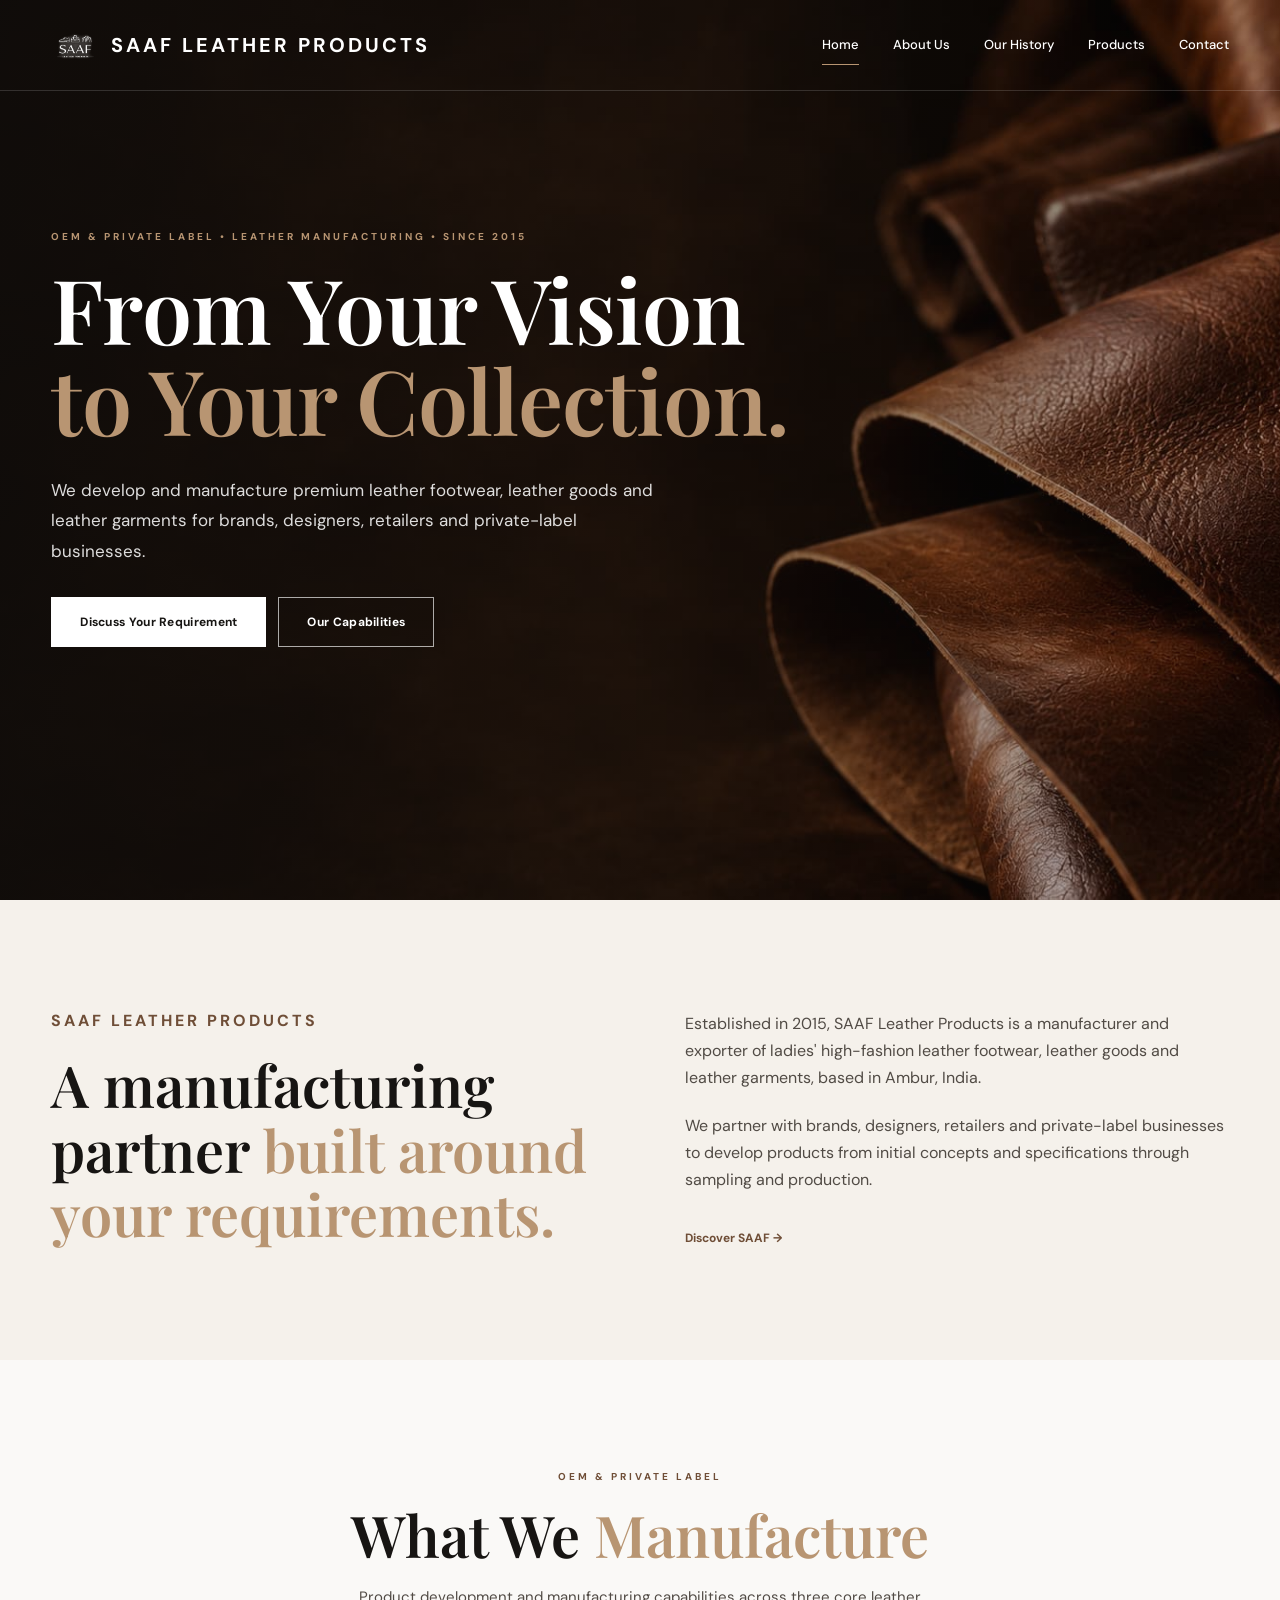
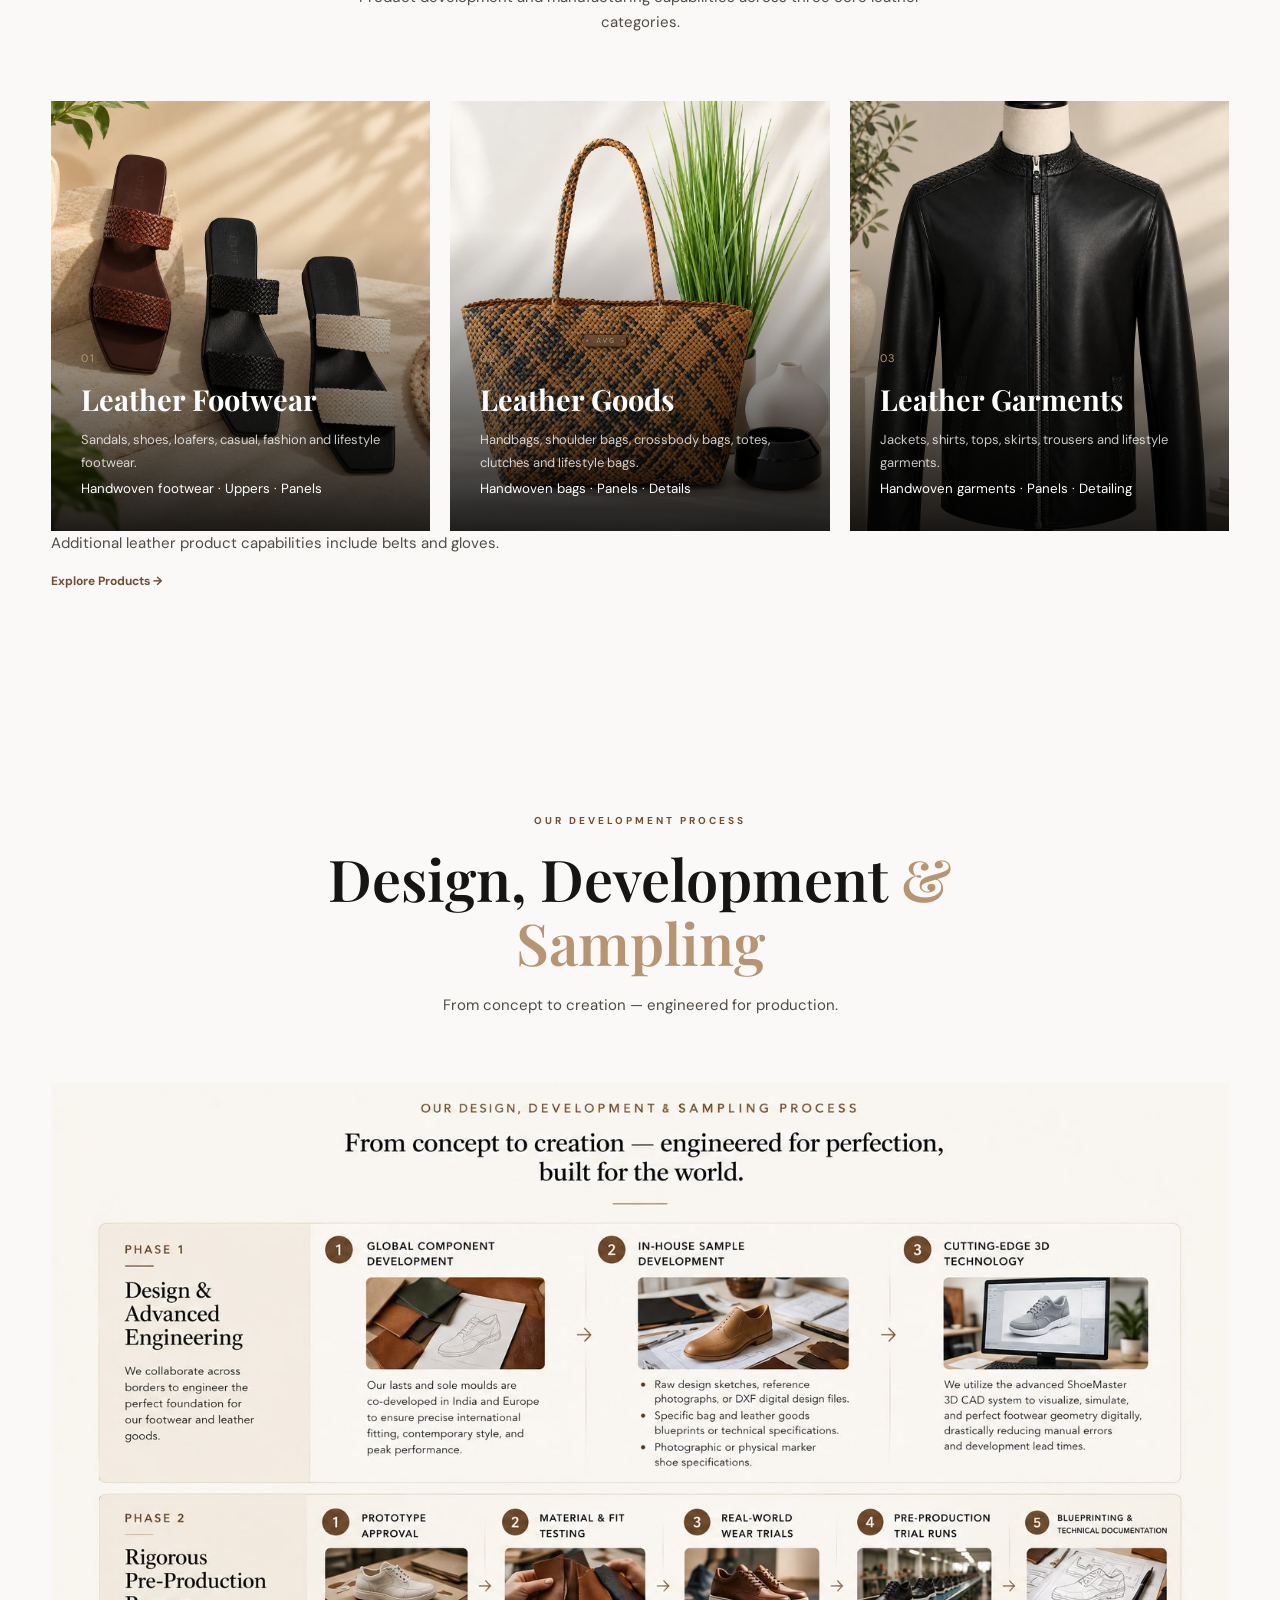
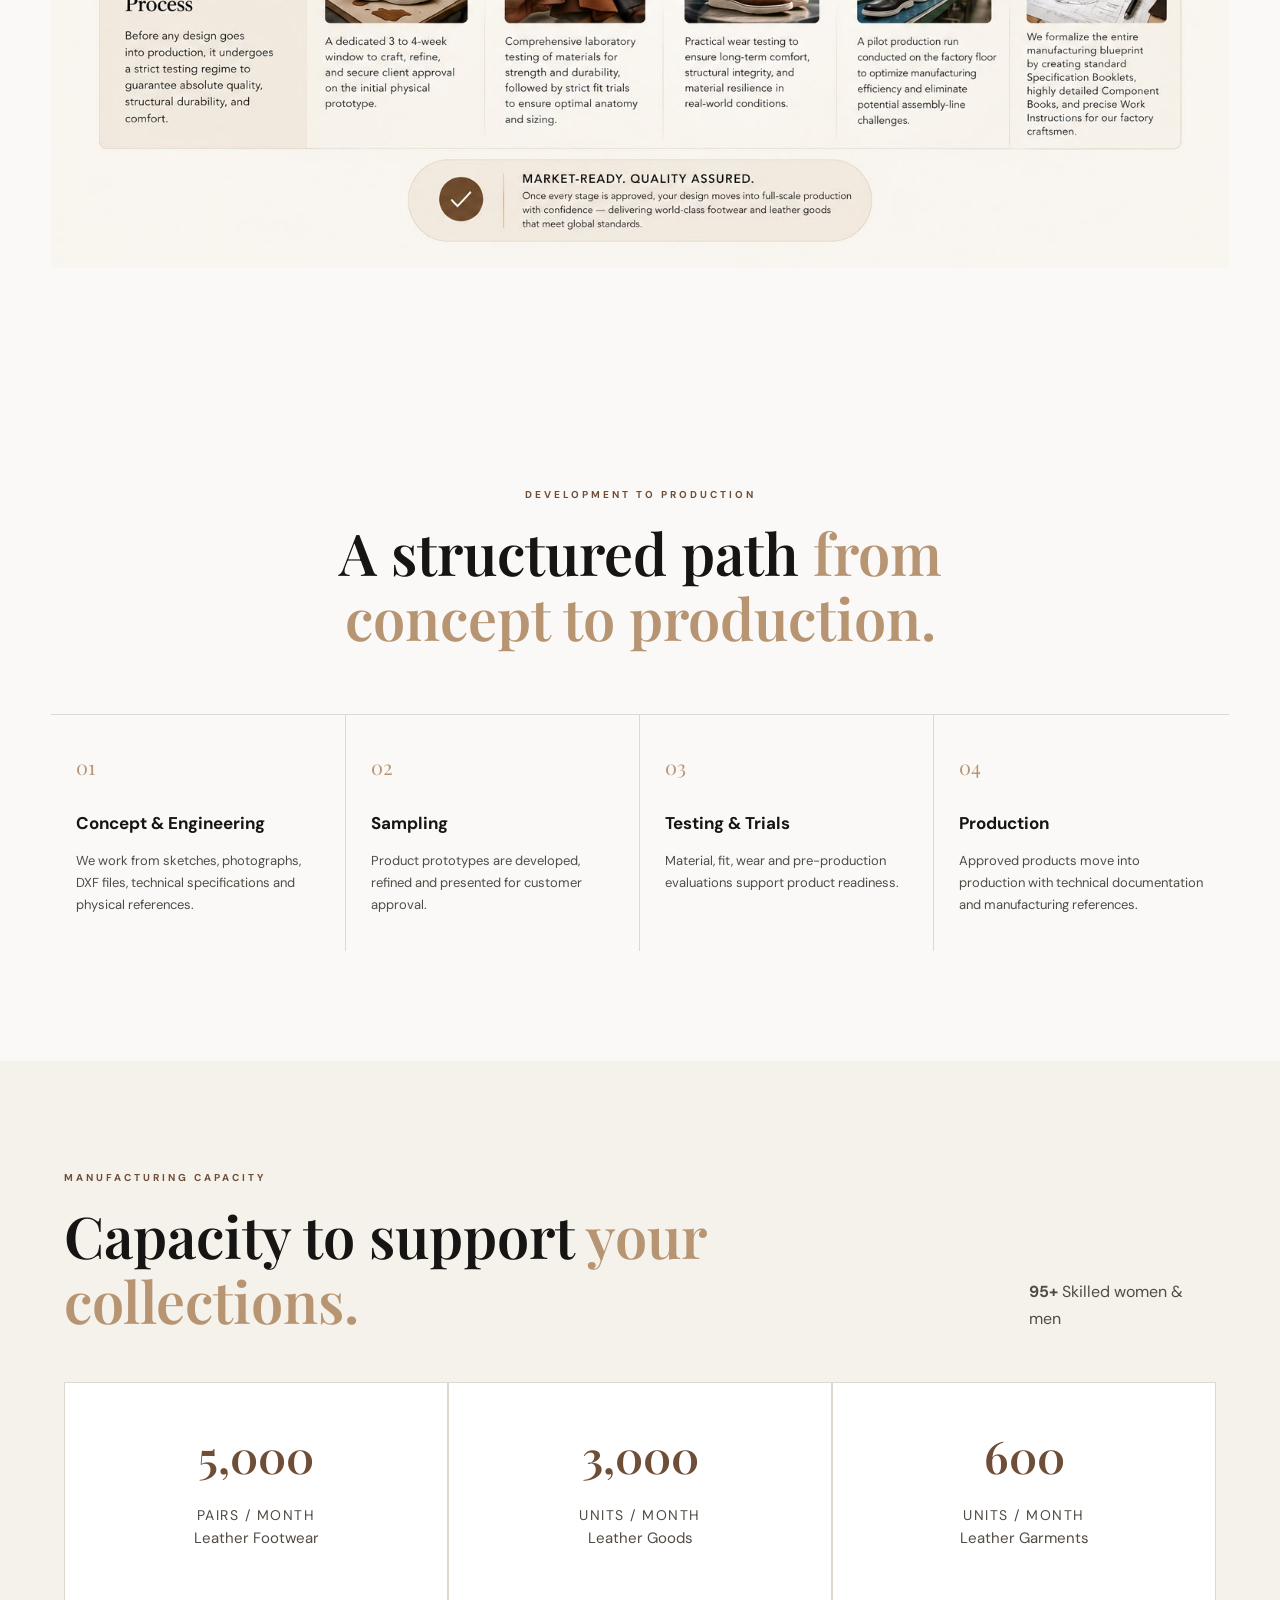
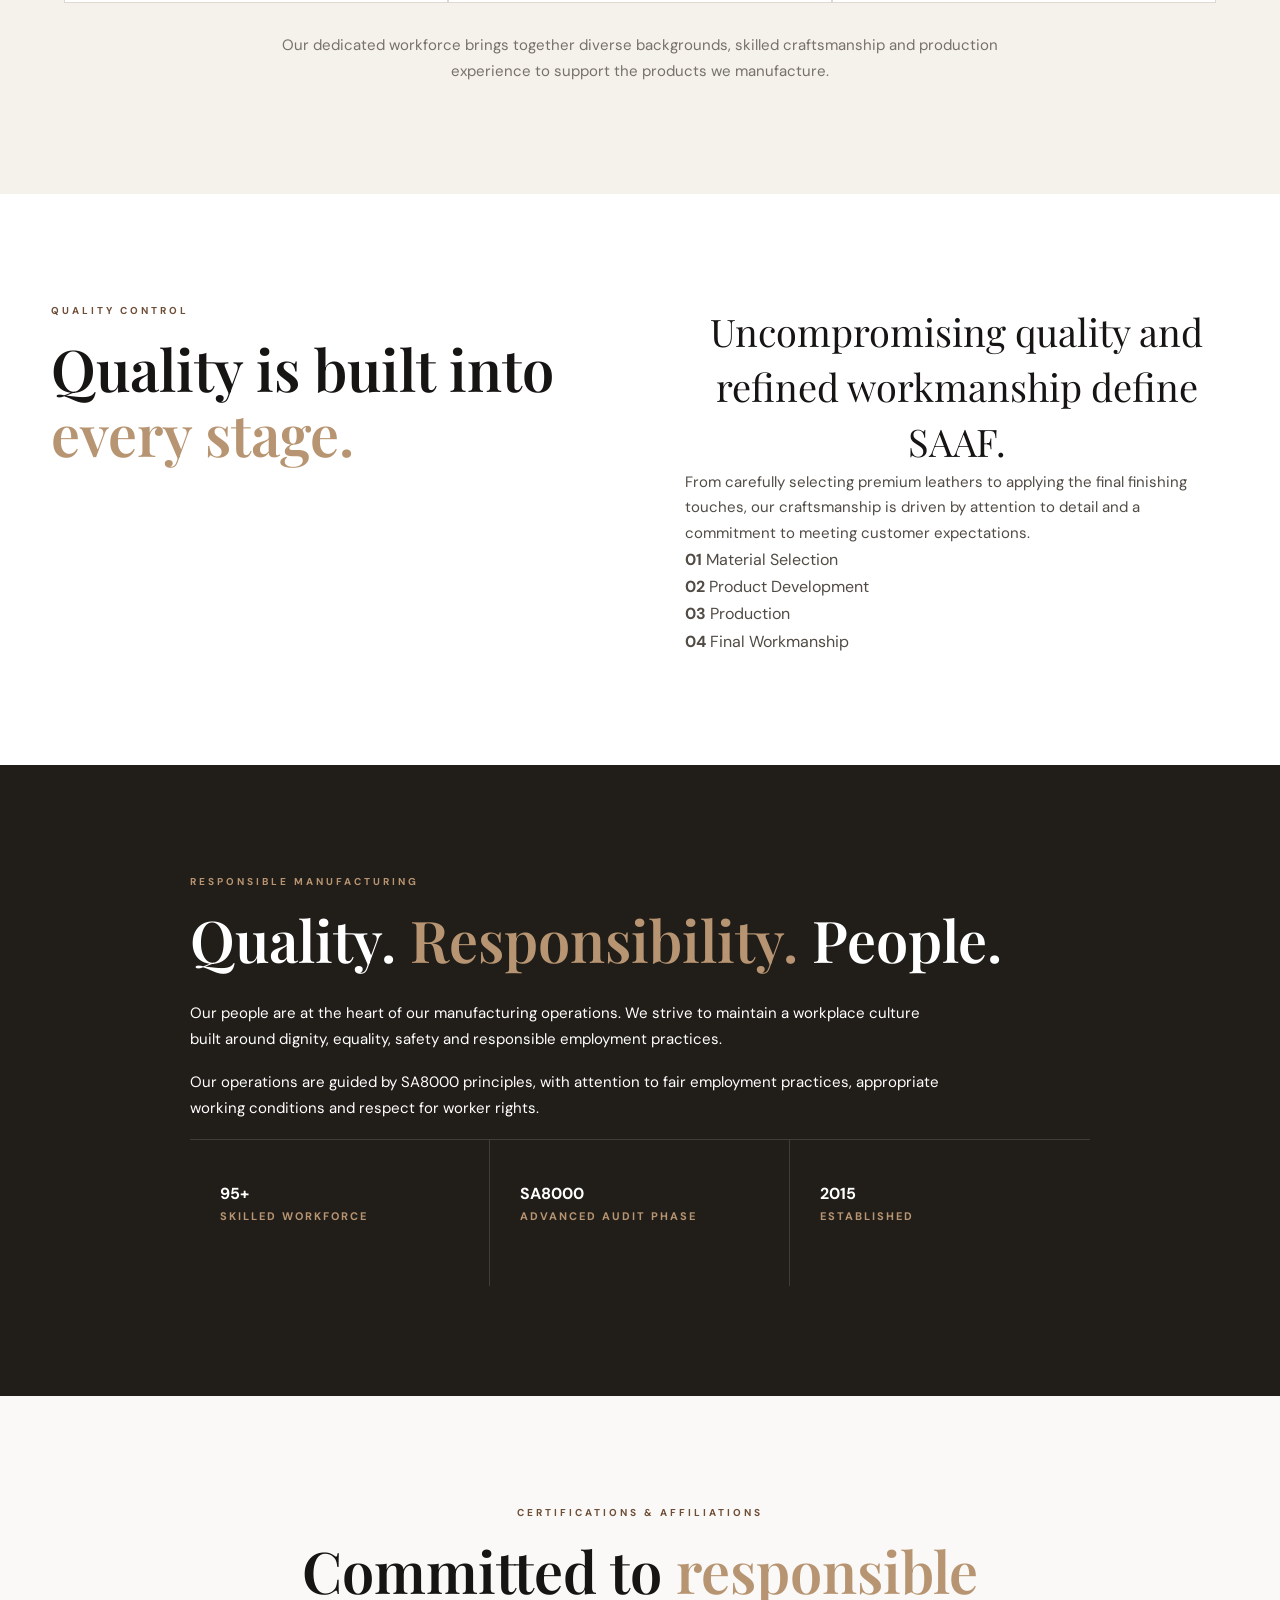
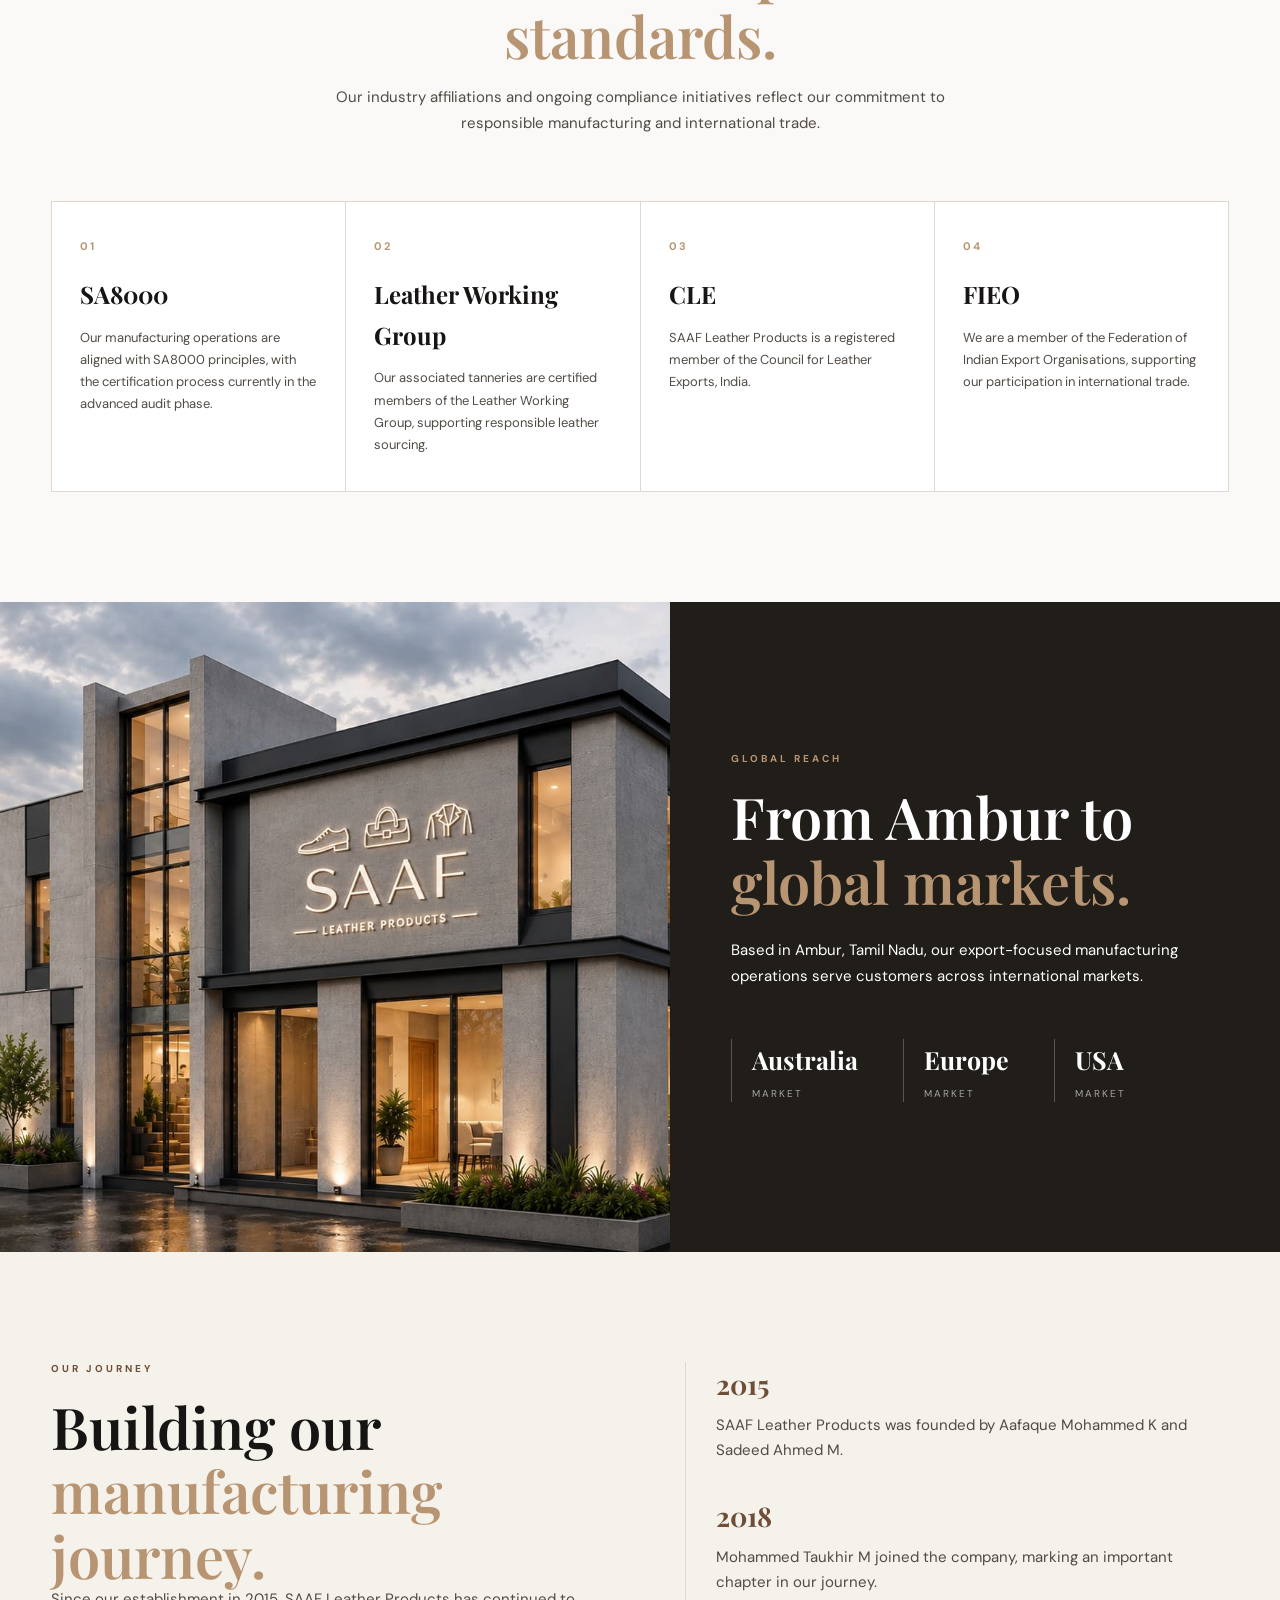
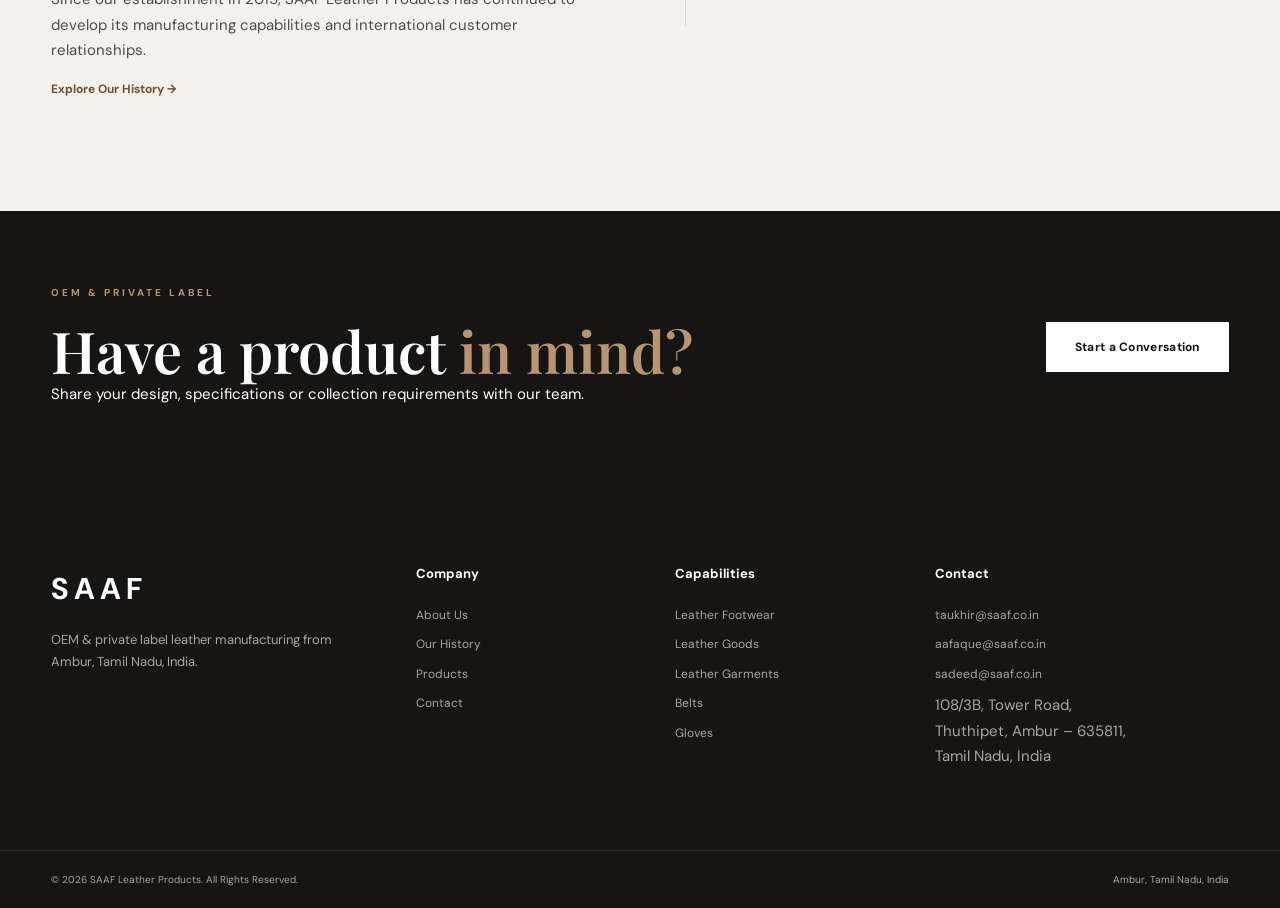
==== index.html @ 103a5490 "Add files via upload" ====
<!DOCTYPE html>
<html lang="en">

<head>
    <meta charset="UTF-8">
    <meta name="viewport" content="width=device-width, initial-scale=1.0">

    <title>SAAF Leather Products | OEM & Private Label Leather Manufacturing</title>

    <meta name="description"
          content="SAAF Leather Products is an OEM and private label leather manufacturer and exporter based in Ambur, Tamil Nadu, India. We develop and manufacture leather footwear, leather goods and leather garments for global brands.">

    <link rel="stylesheet" href="css/style.css">

    <link rel="preconnect" href="https://fonts.googleapis.com">
    <link rel="preconnect" href="https://fonts.gstatic.com" crossorigin>

    <link href="https://fonts.googleapis.com/css2?family=DM+Sans:wght@400;500;600;700&family=Playfair+Display:wght@500;600;700&display=swap"
          rel="stylesheet">
</head>

<body>

<!-- =========================
     HEADER
========================= -->

<header class="header">

    <div class="container nav-container">

        <a href="index.html" class="logo">

            <img src="images/logo.PNG"
                 alt="SAAF Leather Products logo">

            <span>SAAF LEATHER PRODUCTS</span>

        </a>


        <button class="menu-toggle"
                type="button"
                aria-label="Open navigation menu"
                aria-expanded="false">

            ☰

        </button>


        <nav class="nav">

            <a href="index.html" class="active">Home</a>

            <a href="about.html">About Us</a>

            <a href="history.html">Our History</a>

            <a href="products.html">Products</a>

            <a href="contact.html">Contact</a>

        </nav>

    </div>

</header>


<main>


<!-- =====================================================
     HERO
===================================================== -->

<section class="hero">

    <img src="images/hero.jpg"
         alt="Leather materials representing SAAF Leather Products manufacturing"
         fetchpriority="high">

    <div class="hero-overlay"></div>


    <div class="container hero-content">

        <p class="eyebrow">
            OEM & PRIVATE LABEL • LEATHER MANUFACTURING • SINCE 2015
        </p>


        <h1>
            From Your Vision
            <br>
            <span>to Your Collection.</span>
        </h1>


        <p class="hero-text">

            We develop and manufacture premium leather footwear,
            leather goods and leather garments for brands,
            designers, retailers and private-label businesses.

        </p>


        <div class="hero-buttons">

            <a href="contact.html"
               class="btn btn-light">

                Discuss Your Requirement

            </a>


            <a href="about.html"
               class="btn btn-outline">

                Our Capabilities

            </a>

        </div>

    </div>


    <div class="hero-location">

        <span>AMBUR, TAMIL NADU</span>

        <span>INDIA</span>

    </div>

</section>



<!-- =====================================================
     COMPANY INTRO
===================================================== -->

<section class="section intro">

    <div class="container two-column">


        <div>

            <p class="eyebrow dark">
                SAAF LEATHER PRODUCTS
            </p>


            <h2>

                A manufacturing partner
                <span>built around your requirements.</span>

            </h2>

        </div>


        <div>

            <p>

                Established in 2015, SAAF Leather Products is a
                manufacturer and exporter of ladies' high-fashion
                leather footwear, leather goods and leather garments,
                based in Ambur, India.

            </p>


            <p>

                We partner with brands, designers, retailers and
                private-label businesses to develop products from
                initial concepts and specifications through sampling
                and production.

            </p>


            <a href="about.html"
               class="text-link">

                Discover SAAF →

            </a>

        </div>

    </div>

</section>



<!-- =====================================================
     OEM CAPABILITIES
===================================================== -->

<section class="section capabilities-section">

    <div class="container">


        <div class="center-heading">

            <p class="eyebrow dark">
                OEM & PRIVATE LABEL
            </p>


            <h2>

                What We
                <span>Manufacture</span>

            </h2>


            <p>

                Product development and manufacturing capabilities
                across three core leather categories.

            </p>

        </div>



        <div class="product-grid">


            <!-- =========================
                 FOOTWEAR
            ========================= -->

            <a href="footwear.html"
               class="product-card">

                <img src="images/footwear.jpg"
                     alt="Leather footwear manufacturing"
                     loading="lazy">


                <div class="product-card-content">

                    <span>01</span>


                    <h3>
                        Leather Footwear
                    </h3>


                    <p>

                        Sandals, shoes, loafers, casual,
                        fashion and lifestyle footwear.

                    </p>


                    <small>
                        Handwoven footwear · Uppers · Panels
                    </small>

                </div>

            </a>



            <!-- =========================
                 LEATHER GOODS
            ========================= -->

            <a href="bags.html"
               class="product-card">

                <img src="images/bags.jpg"
                     alt="Leather bags and leather goods manufacturing"
                     loading="lazy">


                <div class="product-card-content">

                    <span>02</span>


                    <h3>
                        Leather Goods
                    </h3>


                    <p>

                        Handbags, shoulder bags, crossbody bags,
                        totes, clutches and lifestyle bags.

                    </p>


                    <small>
                        Handwoven bags · Panels · Details
                    </small>

                </div>

            </a>



            <!-- =========================
                 GARMENTS
            ========================= -->

            <a href="apparel.html"
               class="product-card">

                <img src="images/apparel.jpg"
                     alt="Leather garments manufacturing"
                     loading="lazy">


                <div class="product-card-content">

                    <span>03</span>


                    <h3>
                        Leather Garments
                    </h3>


                    <p>

                        Jackets, shirts, tops, skirts,
                        trousers and lifestyle garments.

                    </p>


                    <small>
                        Handwoven garments · Panels · Detailing
                    </small>

                </div>

            </a>

        </div>


        <div class="capabilities-footer">

            <p>

                Additional leather product capabilities include
                belts and gloves.

            </p>


            <a href="products.html"
               class="text-link">

                Explore Products →

            </a>

        </div>

    </div>

</section>



<!-- =====================================================
     DESIGN / DEVELOPMENT / SAMPLING
===================================================== -->

<section class="section sampling-section">

    <div class="container">


        <div class="center-heading">

            <p class="eyebrow dark">
                OUR DEVELOPMENT PROCESS
            </p>


            <h2>

                Design, Development
                <span>& Sampling</span>

            </h2>


            <p>

                From concept to creation — engineered for production.

            </p>

        </div>


        <div class="sampling-flowchart">

            <img src="images/sampling-process.jpg"
                 alt="SAAF Leather Products design, development and sampling process"
                 loading="lazy">

        </div>

    </div>

</section>



<!-- =====================================================
     OEM PROCESS HIGHLIGHTS
===================================================== -->

<section class="section process-highlights">

    <div class="container">


        <div class="center-heading">

            <p class="eyebrow dark">
                DEVELOPMENT TO PRODUCTION
            </p>


            <h2>

                A structured path
                <span>from concept to production.</span>

            </h2>

        </div>



        <div class="features">


            <div class="feature">

                <div class="feature-number">
                    01
                </div>


                <h3>
                    Concept & Engineering
                </h3>


                <p>

                    We work from sketches, photographs,
                    DXF files, technical specifications
                    and physical references.

                </p>

            </div>



            <div class="feature">

                <div class="feature-number">
                    02
                </div>


                <h3>
                    Sampling
                </h3>


                <p>

                    Product prototypes are developed,
                    refined and presented for customer
                    approval.

                </p>

            </div>



            <div class="feature">

                <div class="feature-number">
                    03
                </div>


                <h3>
                    Testing & Trials
                </h3>


                <p>

                    Material, fit, wear and pre-production
                    evaluations support product readiness.

                </p>

            </div>



            <div class="feature">

                <div class="feature-number">
                    04
                </div>


                <h3>
                    Production
                </h3>


                <p>

                    Approved products move into production
                    with technical documentation and
                    manufacturing references.

                </p>

            </div>

        </div>

    </div>

</section>



<!-- =====================================================
     MANUFACTURING CAPACITY
===================================================== -->

<section class="section capacity-section">

    <div class="container">


        <div class="section-heading">

            <div>

                <p class="eyebrow dark">
                    MANUFACTURING CAPACITY
                </p>


                <h2>

                    Capacity to support
                    <span>your collections.</span>

                </h2>

            </div>


            <div class="capacity-intro">

                <strong>
                    95+
                </strong>

                <span>
                    Skilled women & men
                </span>

            </div>

        </div>



        <div class="capacity-grid">


            <!-- FOOTWEAR -->

            <div class="capacity-card">

                <strong>
                    5,000
                </strong>


                <span>
                    Pairs / Month
                </span>


                <p>
                    Leather Footwear
                </p>

            </div>



            <!-- GOODS -->

            <div class="capacity-card">

                <strong>
                    3,000
                </strong>


                <span>
                    Units / Month
                </span>


                <p>
                    Leather Goods
                </p>

            </div>



            <!-- GARMENTS -->

            <div class="capacity-card">

                <strong>
                    600
                </strong>


                <span>
                    Units / Month
                </span>


                <p>
                    Leather Garments
                </p>

            </div>

        </div>


        <div class="capacity-note">

            <p>

                Our dedicated workforce brings together diverse
                backgrounds, skilled craftsmanship and production
                experience to support the products we manufacture.

            </p>

        </div>

    </div>

</section>



<!-- =====================================================
     QUALITY
===================================================== -->

<section class="section quality-section">

    <div class="container">


        <div class="two-column">


            <div>

                <p class="eyebrow dark">
                    QUALITY CONTROL
                </p>


                <h2>

                    Quality is built into
                    <span>every stage.</span>

                </h2>

            </div>


            <div>

                <p class="quality-lead">

                    Uncompromising quality and refined workmanship
                    define SAAF.

                </p>


                <p>

                    From carefully selecting premium leathers to
                    applying the final finishing touches, our
                    craftsmanship is driven by attention to detail
                    and a commitment to meeting customer expectations.

                </p>


                <div class="quality-points">


                    <div>

                        <strong>01</strong>

                        <span>
                            Material Selection
                        </span>

                    </div>


                    <div>

                        <strong>02</strong>

                        <span>
                            Product Development
                        </span>

                    </div>


                    <div>

                        <strong>03</strong>

                        <span>
                            Production
                        </span>

                    </div>


                    <div>

                        <strong>04</strong>

                        <span>
                            Final Workmanship
                        </span>

                    </div>

                </div>

            </div>

        </div>

    </div>

</section>



<!-- =====================================================
     RESPONSIBLE MANUFACTURING
===================================================== -->

<section class="mission responsibility-section">

    <div class="container mission-inner">


        <p class="eyebrow">
            RESPONSIBLE MANUFACTURING
        </p>


        <h2>

            Quality.
            <span>Responsibility.</span>
            People.

        </h2>


        <p>

            Our people are at the heart of our manufacturing
            operations. We strive to maintain a workplace culture
            built around dignity, equality, safety and responsible
            employment practices.

        </p>


        <p>

            Our operations are guided by SA8000 principles, with
            attention to fair employment practices, appropriate
            working conditions and respect for worker rights.

        </p>


        <div class="responsibility-grid">


            <div class="responsibility-item">

                <strong>
                    95+
                </strong>

                <span>
                    Skilled Workforce
                </span>

            </div>


            <div class="responsibility-item">

                <strong>
                    SA8000
                </strong>

                <span>
                    Advanced Audit Phase
                </span>

            </div>


            <div class="responsibility-item">

                <strong>
                    2015
                </strong>

                <span>
                    Established
                </span>

            </div>

        </div>

    </div>

</section>



<!-- =====================================================
     CERTIFICATIONS & AFFILIATIONS
===================================================== -->

<section class="section certifications-section">

    <div class="container">


        <div class="center-heading">

            <p class="eyebrow dark">
                CERTIFICATIONS & AFFILIATIONS
            </p>


            <h2>

                Committed to
                <span>responsible standards.</span>

            </h2>


            <p>

                Our industry affiliations and ongoing compliance
                initiatives reflect our commitment to responsible
                manufacturing and international trade.

            </p>

        </div>



        <div class="certifications-grid">


            <div class="certification-card">

                <span class="certification-number">
                    01
                </span>


                <h3>
                    SA8000
                </h3>


                <p>

                    Our manufacturing operations are aligned with
                    SA8000 principles, with the certification process
                    currently in the advanced audit phase.

                </p>

            </div>



            <div class="certification-card">

                <span class="certification-number">
                    02
                </span>


                <h3>
                    Leather Working Group
                </h3>


                <p>

                    Our associated tanneries are certified members
                    of the Leather Working Group, supporting
                    responsible leather sourcing.

                </p>

            </div>



            <div class="certification-card">

                <span class="certification-number">
                    03
                </span>


                <h3>
                    CLE
                </h3>


                <p>

                    SAAF Leather Products is a registered member
                    of the Council for Leather Exports, India.

                </p>

            </div>



            <div class="certification-card">

                <span class="certification-number">
                    04
                </span>


                <h3>
                    FIEO
                </h3>


                <p>

                    We are a member of the Federation of Indian
                    Export Organisations, supporting our participation
                    in international trade.

                </p>

            </div>

        </div>

    </div>

</section>



<!-- =====================================================
     GLOBAL MARKETS
===================================================== -->

<section class="global-section">

    <div class="global-image">

        <img src="images/factory.jpg"
             alt="SAAF Leather Products manufacturing facility"
             loading="lazy">

    </div>


    <div class="global-content">

        <p class="eyebrow">
            GLOBAL REACH
        </p>


        <h2>

            From Ambur to
            <span>global markets.</span>

        </h2>


        <p>

            Based in Ambur, Tamil Nadu, our export-focused
            manufacturing operations serve customers across
            international markets.

        </p>


        <div class="markets">


            <div>

                <strong>
                    Australia
                </strong>

                <span>
                    Market
                </span>

            </div>


            <div>

                <strong>
                    Europe
                </strong>

                <span>
                    Market
                </span>

            </div>


            <div>

                <strong>
                    USA
                </strong>

                <span>
                    Market
                </span>

            </div>

        </div>

    </div>

</section>



<!-- =====================================================
     COMPANY JOURNEY
===================================================== -->

<section class="section history-preview">

    <div class="container two-column">


        <div>

            <p class="eyebrow dark">
                OUR JOURNEY
            </p>


            <h2>

                Building our
                <span>manufacturing journey.</span>

            </h2>


            <p>

                Since our establishment in 2015, SAAF Leather Products
                has continued to develop its manufacturing capabilities
                and international customer relationships.

            </p>


            <a href="history.html"
               class="text-link">

                Explore Our History →

            </a>

        </div>


        <div>

            <div class="timeline-mini">


                <div>

                    <strong>
                        2015
                    </strong>


                    <p>

                        SAAF Leather Products was founded by
                        Aafaque Mohammed K and Sadeed Ahmed M.

                    </p>

                </div>


                <div>

                    <strong>
                        2018
                    </strong>


                    <p>

                        Mohammed Taukhir M joined the company,
                        marking an important chapter in our journey.

                    </p>

                </div>

            </div>

        </div>

    </div>

</section>



<!-- =====================================================
     B2B CTA
===================================================== -->

<section class="cta">

    <div class="container cta-inner">


        <div>

            <p class="eyebrow">
                OEM & PRIVATE LABEL
            </p>


            <h2>

                Have a product
                <span>in mind?</span>

            </h2>


            <p>

                Share your design, specifications or collection
                requirements with our team.

            </p>

        </div>


        <a href="contact.html"
           class="btn btn-light">

            Start a Conversation

        </a>

    </div>

</section>

</main>



<!-- =====================================================
     FOOTER
===================================================== -->

<footer class="footer">

    <div class="container footer-grid">


        <!-- BRAND -->

        <div>

            <div class="footer-logo">
                SAAF
            </div>


            <p>

                OEM & private label leather manufacturing
                from Ambur, Tamil Nadu, India.

            </p>

        </div>



        <!-- COMPANY -->

        <div>

            <h4>
                Company
            </h4>


            <a href="about.html">
                About Us
            </a>


            <a href="history.html">
                Our History
            </a>


            <a href="products.html">
                Products
            </a>


            <a href="contact.html">
                Contact
            </a>

        </div>



        <!-- CAPABILITIES -->

        <div>

            <h4>
                Capabilities
            </h4>


            <a href="footwear.html">
                Leather Footwear
            </a>


            <a href="bags.html">
                Leather Goods
            </a>


            <a href="apparel.html">
                Leather Garments
            </a>


            <a href="products.html#belts">
                Belts
            </a>


            <a href="products.html#gloves">
                Gloves
            </a>

        </div>



        <!-- CONTACT -->

        <div>

            <h4>
                Contact
            </h4>


            <a href="mailto:taukhir@saaf.co.in">
                taukhir@saaf.co.in
            </a>


            <a href="mailto:aafaque@saaf.co.in">
                aafaque@saaf.co.in
            </a>


            <a href="mailto:sadeed@saaf.co.in">
                sadeed@saaf.co.in
            </a>


            <p>

                108/3B, Tower Road,<br>
                Thuthipet, Ambur – 635811,<br>
                Tamil Nadu, India

            </p>

        </div>

    </div>



    <div class="footer-bottom">

        <div class="container">


            <span>
                © 2026 SAAF Leather Products. All Rights Reserved.
            </span>


            <span>
                Ambur, Tamil Nadu, India
            </span>

        </div>

    </div>

</footer>



<script src="js/script.js"></script>

</body>

</html>
---- css/style.css ----
:root {
    --black: #171513;
    --dark: #211d19;
    --dark-soft: #2a2520;

    --brown: #6f4e37;
    --brown-dark: #553a29;
    --tan: #b89572;
    --tan-light: #d2b99e;

    --cream: #f5f1eb;
    --light: #faf9f7;
    --white: #ffffff;

    --text: #514b45;
    --muted: #77716b;

    --border: #ded8d0;
    --border-dark: rgba(255, 255, 255, .14);

    --serif: "Playfair Display", Georgia, serif;
    --sans: "DM Sans", Arial, sans-serif;

    --container: 1240px;

    --transition: .3s ease;
}


/* =========================================================
   RESET
========================================================= */

* {
    margin: 0;
    padding: 0;
    box-sizing: border-box;
}

html {
    scroll-behavior: smooth;
}

body {
    font-family: var(--sans);
    color: var(--text);
    background: var(--light);
    line-height: 1.7;
    overflow-x: hidden;
}

img {
    display: block;
    width: 100%;
}

a {
    color: inherit;
    text-decoration: none;
}

button,
input,
textarea,
select {
    font-family: inherit;
}

button {
    cursor: pointer;
}

.container {
    width: min(92%, var(--container));
    margin: 0 auto;
}


/* =========================================================
   TYPOGRAPHY
========================================================= */

h1,
h2,
h3,
h4 {
    margin: 0;
}

h2 {
    font-family: var(--serif);
    color: var(--black);
    font-size: clamp(38px, 4.5vw, 62px);
    line-height: 1.12;
    font-weight: 600;
}

h2 span {
    color: var(--tan);
}

p {
    font-size: 15px;
}

.eyebrow {
    font-size: 10px;
    line-height: 1.4;
    letter-spacing: 3px;
    text-transform: uppercase;
    font-weight: 700;
    margin-bottom: 18px;
    color: var(--tan);
}

.eyebrow.dark {
    color: var(--brown);
}


/* =========================================================
   BUTTONS
========================================================= */

.btn {
    display: inline-flex;
    align-items: center;
    justify-content: center;
    gap: 8px;

    min-height: 50px;
    padding: 14px 28px;

    border: 1px solid transparent;

    font-size: 12px;
    font-weight: 700;
    letter-spacing: .3px;

    transition:
        background var(--transition),
        color var(--transition),
        border-color var(--transition),
        transform var(--transition);
}

.btn:hover {
    transform: translateY(-2px);
}

.btn-light {
    background: var(--white);
    color: var(--black);
}

.btn-light:hover {
    background: var(--tan);
    color: var(--white);
}

.btn-outline {
    border-color: rgba(255, 255, 255, .65);
    color: var(--white);
    background: transparent;
}

.btn-outline:hover {
    background: var(--white);
    color: var(--black);
    border-color: var(--white);
}

.btn-dark {
    background: var(--black);
    color: var(--white);
}

.btn-dark:hover {
    background: var(--brown);
}

.text-link {
    display: inline-flex;
    align-items: center;
    gap: 5px;

    margin-top: 15px;

    color: var(--brown);
    font-size: 12px;
    font-weight: 700;

    transition:
        color var(--transition),
        transform var(--transition);
}

.text-link:hover {
    color: var(--black);
    transform: translateX(4px);
}


/* =========================================================
   HEADER
========================================================= */

.header {
    position: absolute;
    top: 0;
    left: 0;
    z-index: 100;

    width: 100%;

    border-bottom: 1px solid rgba(255, 255, 255, .15);
}

.nav-container {
    height: 90px;

    display: flex;
    align-items: center;
    justify-content: space-between;
}

.logo {
    display: flex;
    align-items: center;
    gap: 12px;

    color: var(--white);

    font-size: 20px;
    font-weight: 700;
    letter-spacing: 3px;

    white-space: nowrap;
}

.logo img {
    width: 48px;
    height: 48px;
    object-fit: contain;
}

.nav {
    display: flex;
    align-items: center;
    gap: 34px;
}

.nav a {
    position: relative;

    color: var(--white);

    font-size: 13px;
    font-weight: 500;
}

.nav a::after {
    content: "";

    position: absolute;
    left: 0;
    bottom: -9px;

    width: 0;
    height: 1px;

    background: var(--tan);

    transition: width var(--transition);
}

.nav a:hover::after,
.nav a.active::after {
    width: 100%;
}

.menu-toggle {
    display: none;

    width: 42px;
    height: 42px;

    border: 1px solid rgba(255, 255, 255, .25);

    background: transparent;
    color: var(--white);

    font-size: 24px;
    line-height: 1;
}


/* =========================================================
   HERO
========================================================= */

.hero {
    position: relative;

    height: 100vh;
    min-height: 680px;

    overflow: hidden;

    color: var(--white);
}

.hero > img {
    position: absolute;
    inset: 0;

    width: 100%;
    height: 100%;

    object-fit: cover;
}

.hero-overlay {
    position: absolute;
    inset: 0;

    background:
        linear-gradient(
            90deg,
            rgba(15, 12, 10, .90) 0%,
            rgba(15, 12, 10, .58) 42%,
            rgba(15, 12, 10, .20) 100%
        );
}

.hero-content {
    position: relative;
    z-index: 2;

    padding-top: 230px;
}

.hero h1 {
    max-width: 900px;

    font-family: var(--serif);

    font-size: clamp(50px, 7vw, 92px);
    line-height: 1.02;

    font-weight: 600;

    letter-spacing: -.8px;
}

.hero h1 span {
    color: var(--tan);
}

.hero-text {
    max-width: 620px;

    margin: 30px 0;

    color: rgba(255, 255, 255, .86);

    font-size: 17px;
    line-height: 1.8;
}

.hero-buttons {
    display: flex;
    flex-wrap: wrap;
    gap: 12px;
}


/* =========================================================
   GENERAL SECTIONS
========================================================= */

.section {
    padding: 110px 0;
}

.intro {
    background: var(--cream);
}

.two-column {
    display: grid;
    grid-template-columns: 1fr 1fr;

    gap: 90px;

    align-items: start;
}

.intro p {
    margin-bottom: 20px;
    font-size: 16px;
}

.center-heading {
    max-width: 760px;

    margin: 0 auto 65px;

    text-align: center;
}

.center-heading h2 {
    margin-bottom: 18px;
}

.center-heading > p:last-child {
    max-width: 620px;
    margin: 0 auto;
}


/* =========================================================
   OEM / CAPABILITIES
========================================================= */

.capabilities-section {
    background: var(--light);
}

.capabilities-grid {
    display: grid;
    grid-template-columns: repeat(3, 1fr);

    border-top: 1px solid var(--border);
    border-left: 1px solid var(--border);
}

.capability-card {
    padding: 40px 35px;

    border-right: 1px solid var(--border);
    border-bottom: 1px solid var(--border);

    background: var(--white);

    transition:
        background var(--transition),
        transform var(--transition);
}

.capability-card:hover {
    background: var(--cream);
}

.capability-number {
    display: block;

    margin-bottom: 25px;

    color: var(--tan);

    font-family: var(--serif);
    font-size: 18px;
}

.capability-card h3 {
    color: var(--black);

    font-family: var(--serif);
    font-size: 29px;

    margin-bottom: 12px;
}

.capability-card p {
    color: var(--text);
    font-size: 14px;
    margin-bottom: 5px;
}


/* =========================================================
   PRODUCT GRID
========================================================= */

.products-section {
    background: var(--light);
}

.section-heading {
    display: flex;
    align-items: end;
    justify-content: space-between;

    gap: 30px;

    margin-bottom: 50px;
}

.section-heading h2 {
    margin-top: 10px;
}

.product-grid {
    display: grid;
    grid-template-columns: repeat(3, 1fr);

    gap: 20px;
}

.product-card {
    position: relative;

    min-height: 430px;

    overflow: hidden;

    background: var(--white);
}

.product-card img {
    width: 100%;
    height: 430px;

    object-fit: cover;

    transition: transform .6s ease;
}

.product-card:hover img {
    transform: scale(1.04);
}

.product-card::after {
    content: "";

    position: absolute;
    inset: 0;

    background:
        linear-gradient(
            transparent 30%,
            rgba(0, 0, 0, .88) 100%
        );
}

.product-card-content {
    position: absolute;

    left: 0;
    bottom: 0;

    z-index: 2;

    width: 100%;

    padding: 30px;

    color: var(--white);
}

.product-card-content > span {
    color: var(--tan);

    font-size: 11px;
    letter-spacing: 1.5px;
    text-transform: uppercase;
}

.product-card h3 {
    margin: 5px 0;

    font-family: var(--serif);
    font-size: 29px;
}

.product-card p {
    color: rgba(255, 255, 255, .78);
    font-size: 13px;
}

.product-card .btn {
    margin-top: 15px;
}


/* =========================================================
   GLOBAL MARKETS
========================================================= */

.global-section {
    display: grid;
    grid-template-columns: 1.1fr 1fr;

    background: var(--dark);

    color: var(--white);
}

.global-image {
    min-height: 650px;
}

.global-image img {
    width: 100%;
    height: 100%;
    object-fit: cover;
}

.global-content {
    display: flex;
    flex-direction: column;
    justify-content: center;

    padding: 100px 10%;
}

.global-content h2 {
    margin-bottom: 25px;
    color: var(--white);
}

.global-content > p {
    max-width: 550px;
}

.markets {
    display: flex;

    gap: 45px;

    margin-top: 50px;
}

.markets div {
    padding-left: 20px;

    border-left: 1px solid rgba(255, 255, 255, .25);
}

.markets strong,
.markets span {
    display: block;
}

.markets strong {
    font-family: var(--serif);
    font-size: 25px;
    color: var(--white);
}

.markets span {
    margin-top: 3px;

    font-size: 10px;
    text-transform: uppercase;
    letter-spacing: 2px;

    opacity: .6;
}


/* =========================================================
   FEATURES / PROCESS
========================================================= */

.features {
    display: grid;
    grid-template-columns: repeat(4, 1fr);

    border-top: 1px solid var(--border);
}

.feature {
    min-height: 230px;

    padding: 35px 25px;

    border-right: 1px solid var(--border);
}

.feature:last-child {
    border-right: 0;
}

.feature-number {
    display: block;

    margin-bottom: 25px;

    color: var(--tan);

    font-family: var(--serif);
    font-size: 20px;
}

.feature h3 {
    margin-bottom: 12px;

    color: var(--black);

    font-size: 17px;
}

.feature p {
    font-size: 13px;
}


/* =========================================================
   DEVELOPMENT PROCESS
========================================================= */

.development-section {
    background: var(--cream);
}

.development-grid {
    display: grid;
    grid-template-columns: repeat(4, 1fr);

    border-top: 1px solid var(--border);
}

.development-item {
    position: relative;

    padding: 35px 25px 40px;

    border-right: 1px solid var(--border);
}

.development-item:last-child {
    border-right: 0;
}

.development-item::before {
    content: "";

    position: absolute;

    top: -1px;
    left: 0;

    width: 45px;
    height: 2px;

    background: var(--tan);
}

.development-item span {
    display: block;

    margin-bottom: 20px;

    color: var(--brown);

    font-size: 10px;
    font-weight: 700;
    letter-spacing: 2px;
    text-transform: uppercase;
}

.development-item h3 {
    margin-bottom: 12px;

    color: var(--black);

    font-family: var(--serif);
    font-size: 23px;
}

.development-item p {
    font-size: 13px;
}

.development-link {
    margin-top: 18px;
}


/* =========================================================
   SAMPLING PROCESS
========================================================= */

.sampling-process-section {
    background: var(--white);
}

.sampling-process-image {
    max-width: 1100px;

    margin: 0 auto;

    border: 1px solid var(--border);

    background: var(--white);

    overflow: hidden;
}

.sampling-process-image img {
    width: 100%;
    height: auto;
}


/* =========================================================
   MISSION / RESPONSIBILITY
========================================================= */

.mission {
    padding: 110px 0;

    background: var(--brown);

    color: var(--white);
}

.mission-inner {
    max-width: 900px;
}

.mission h2 {
    margin-bottom: 30px;
    color: var(--white);
}

.mission p:not(.eyebrow) {
    max-width: 760px;
    margin-bottom: 18px;
}

.responsibility-section {
    background: var(--dark);
    color: var(--white);
}

.responsibility-section h2 {
    color: var(--white);
}

.responsibility-grid {
    display: grid;
    grid-template-columns: repeat(3, 1fr);

    border-top: 1px solid var(--border-dark);
}

.responsibility-item {
    padding: 40px 30px;

    border-right: 1px solid var(--border-dark);
}

.responsibility-item:last-child {
    border-right: 0;
}

.responsibility-item span {
    display: block;

    margin-bottom: 20px;

    color: var(--tan);

    font-size: 11px;
    font-weight: 700;
    letter-spacing: 2px;
    text-transform: uppercase;
}

.responsibility-item h3 {
    margin-bottom: 12px;

    color: var(--white);

    font-family: var(--serif);
    font-size: 25px;
}

.responsibility-item p {
    color: rgba(255, 255, 255, .68);
    font-size: 13px;
}


/* =========================================================
   CAPACITY
========================================================= */

.capacity-section {
    background: var(--cream);
}

.capacity-grid {
    display: grid;
    grid-template-columns: repeat(4, 1fr);

    border-top: 1px solid var(--border);
    border-left: 1px solid var(--border);
}

.capacity-card {
    padding: 45px 25px;

    text-align: center;

    background: var(--white);

    border-right: 1px solid var(--border);
    border-bottom: 1px solid var(--border);
}

.capacity-card strong {
    display: block;

    color: var(--black);

    font-family: var(--serif);
    font-size: clamp(38px, 4vw, 54px);
    font-weight: 600;

    line-height: 1;
}

.capacity-card span {
    display: block;

    margin-top: 15px;

    color: var(--muted);

    font-size: 11px;
    line-height: 1.6;
    text-transform: uppercase;
    letter-spacing: 1.5px;
}

.capacity-note {
    max-width: 750px;

    margin: 25px auto 0;

    text-align: center;

    color: var(--muted);

    font-size: 12px;
}


/* =========================================================
   QUALITY
========================================================= */

.quality-section {
    background: var(--white);
}

.quality-lead {
    max-width: 850px;

    margin: 0 auto;

    text-align: center;

    font-family: var(--serif);
    font-size: clamp(24px, 3vw, 38px);
    line-height: 1.45;

    color: var(--black);
}


/* =========================================================
   CERTIFICATIONS
========================================================= */

.certifications-section {
    background: var(--light);
}

.certifications-grid {
    display: grid;
    grid-template-columns: repeat(4, 1fr);

    border-top: 1px solid var(--border);
    border-left: 1px solid var(--border);
}

.certification-card {
    min-height: 250px;

    padding: 35px 28px;

    background: var(--white);

    border-right: 1px solid var(--border);
    border-bottom: 1px solid var(--border);
}

.certification-card span {
    display: block;

    margin-bottom: 18px;

    color: var(--tan);

    font-size: 11px;
    font-weight: 700;
    letter-spacing: 2px;
    text-transform: uppercase;
}

.certification-card h3 {
    margin-bottom: 12px;

    color: var(--black);

    font-family: var(--serif);
    font-size: 24px;
}

.certification-card p {
    font-size: 13px;
}


/* =========================================================
   HISTORY PREVIEW
========================================================= */

.history-preview {
    background: var(--cream);
}

.timeline-mini {
    margin-bottom: 20px;

    border-left: 1px solid var(--border);
}

.timeline-mini > div {
    padding: 0 0 30px 30px;
}

.timeline-mini strong {
    color: var(--brown);

    font-family: var(--serif);
    font-size: 27px;
}

.timeline-mini p {
    margin-top: 5px;
}


/* =========================================================
   PAGE HERO
========================================================= */

.page-hero {
    background:
        linear-gradient(
            135deg,
            var(--dark),
            var(--black)
        );

    color: var(--white);

    padding: 205px 0 105px;
}

.page-hero h1 {
    max-width: 850px;

    margin-bottom: 22px;

    font-family: var(--serif);

    font-size: clamp(48px, 6vw, 78px);
    line-height: 1.08;

    font-weight: 600;
}

.page-hero h1 span {
    color: var(--tan);
}

.page-hero p:last-child {
    max-width: 650px;

    color: rgba(255, 255, 255, .75);

    font-size: 17px;
    line-height: 1.8;
}


/* =========================================================
   ABOUT
========================================================= */

.about-layout {
    display: grid;
    grid-template-columns: 1fr 1fr;

    gap: 90px;

    align-items: center;
}

.about-image {
    width: 100%;
    height: 650px;

    object-fit: cover;
}

.about-text h2 {
    margin-bottom: 30px;
}

.about-text p {
    margin-bottom: 20px;
}

.dark-section {
    padding: 110px 0;

    background: var(--dark);

    color: var(--white);
}

.dark-section h2 {
    color: var(--white);
}

.mission-cards {
    display: grid;
    grid-template-columns: 1fr 1fr;

    gap: 20px;
}

.mission-card {
    padding: 45px;

    border: 1px solid var(--border-dark);
}

.mission-card span {
    color: var(--tan);

    font-size: 10px;
    letter-spacing: 3px;
    text-transform: uppercase;
}

.mission-card h3 {
    margin: 15px 0;

    color: var(--white);

    font-family: var(--serif);
    font-size: 32px;
}

.market-grid {
    display: grid;
    grid-template-columns: repeat(3, 1fr);

    gap: 20px;
}

.market-card {
    padding: 45px;

    border: 1px solid var(--border);

    background: var(--white);
}

.market-card span {
    color: var(--tan);
    font-weight: 700;
}

.market-card h3 {
    margin: 15px 0;

    color: var(--black);

    font-family: var(--serif);
    font-size: 30px;
}


/* =========================================================
   HANDWOVEN
========================================================= */

.handwoven-section {
    background: var(--dark);
    color: var(--white);
}

.handwoven-section h2 {
    color: var(--white);
}

.handwoven-section > .container > p:not(.eyebrow) {
    max-width: 760px;
}

.handwoven-grid {
    display: grid;
    grid-template-columns: repeat(4, 1fr);

    margin-top: 60px;

    border-top: 1px solid var(--border-dark);
}

.handwoven-item {
    padding: 35px 25px;

    border-right: 1px solid var(--border-dark);
}

.handwoven-item:last-child {
    border-right: 0;
}

.handwoven-item span {
    color: var(--tan);
    font-size: 20px;
}

.handwoven-item h3 {
    margin: 15px 0 10px;

    color: var(--white);

    font-family: var(--serif);
    font-size: 22px;
}

.handwoven-item p {
    color: rgba(255, 255, 255, .65);
    font-size: 13px;
}

/* =========================================================
   HISTORY PAGE
========================================================= */

.history-intro-section {
    background: var(--cream);
}

.history-intro {
    max-width: 850px;
}

.history-intro h2 {
    margin: 12px 0 28px;
}

.history-intro p {
    max-width: 780px;
    margin-bottom: 18px;
}


/* =========================================================
   HISTORY TIMELINE
========================================================= */

.history-timeline-section {
    padding: 110px 0;
    background: var(--light);
}

.timeline {
    position: relative;
    max-width: 1120px;
    margin: 0 auto;
}

/* Main vertical line */

.timeline::before {
    content: "";
    position: absolute;

    left: 150px;
    top: 5px;
    bottom: 5px;

    width: 1px;

    background: var(--border);
}


/* Timeline item */

.timeline-item {
    position: relative;

    display: grid;
    grid-template-columns: 150px minmax(0, 1fr);

    column-gap: 65px;

    padding-bottom: 90px;
}

.timeline-item:last-child {
    padding-bottom: 0;
}


/* Timeline marker */

.timeline-item::before {
    content: "";

    position: absolute;

    left: 150px;
    top: 5px;

    width: 10px;
    height: 10px;

    transform: translateX(-50%);

    border: 2px solid var(--brown);
    border-radius: 50%;

    background: var(--light);

    z-index: 2;
}


/* Year */

.timeline-year {
    padding-right: 35px;

    text-align: right;

    color: var(--brown);

    font-family: var(--serif);
    font-size: 27px;
    line-height: 1.2;
}


/* Content */

.timeline-content {
    max-width: 760px;
}

.timeline-content .eyebrow {
    margin-bottom: 13px;
}

.timeline-content h3 {
    margin-bottom: 18px;

    color: var(--black);

    font-family: var(--serif);
    font-size: clamp(29px, 3vw, 42px);
    line-height: 1.12;
    font-weight: 600;
}

.timeline-content p {
    max-width: 760px;

    margin-bottom: 16px;

    color: var(--text);

    font-size: 15px;
    line-height: 1.8;
}

.timeline-content p:last-child {
    margin-bottom: 0;
}


/* =========================================================
   HISTORY CAPACITY
========================================================= */

.history-capacity {
    background: var(--cream);
}

.history-capacity .center-heading {
    margin-bottom: 55px;
}


/* =========================================================
   HISTORY — LOOKING AHEAD
========================================================= */

.history-image-section {
    display: grid;
    grid-template-columns: 1.15fr .85fr;

    width: 100%;
    min-height: 600px;

    background: var(--dark);
}


/* Image */

.history-image-section > img {
    width: 100%;
    height: 100%;
    min-height: 600px;

    object-fit: cover;
}


/* Content */

.history-image-section > div {
    display: flex;
    flex-direction: column;
    justify-content: center;

    padding: 80px;

    background: var(--dark);
}

.history-image-section .eyebrow {
    margin-bottom: 20px;
}

.history-image-section h2 {
    max-width: 520px;

    margin-bottom: 25px;

    color: var(--white);

    font-family: var(--serif);
    font-size: clamp(42px, 4.5vw, 68px);
    line-height: 1.05;
}

.history-image-section > div > p:not(.eyebrow) {
    max-width: 540px;

    margin-bottom: 0;

    color: rgba(255, 255, 255, .76);

    font-size: 15px;
    line-height: 1.8;
}

.history-image-section .btn {
    align-self: flex-start;

    margin-top: 30px;
}


/* =========================================================
   HISTORY CTA
========================================================= */

.history-cta {
    padding: 90px 0;

    background: var(--cream);
}

.history-cta .container {
    max-width: var(--container);
}

.history-cta .eyebrow {
    color: var(--brown);
}

.history-cta h2 {
    max-width: 850px;

    margin: 10px 0 18px;

    color: var(--black);

    font-family: var(--serif);
    font-size: clamp(44px, 5vw, 68px);
    line-height: 1.05;
}

.history-cta p {
    max-width: 760px;

    margin-bottom: 28px;

    color: var(--text);

    font-size: 15px;
    line-height: 1.8;
}


/* =========================================================
   HISTORY TABLET
========================================================= */

@media (max-width: 1000px) {

    .history-timeline-section {
        padding: 90px 0;
    }

    .timeline::before {
        left: 120px;
    }

    .timeline-item {
        grid-template-columns: 120px minmax(0, 1fr);
        column-gap: 45px;
    }

    .timeline-item::before {
        left: 120px;
    }

    .timeline-year {
        padding-right: 28px;
        font-size: 24px;
    }

    .history-image-section {
        grid-template-columns: 1fr;
    }

    .history-image-section > img {
        height: 500px;
        min-height: 500px;
    }

    .history-image-section > div {
        min-height: auto;
        padding: 70px 60px 80px;
    }

}


/* =========================================================
   HISTORY MOBILE
========================================================= */

@media (max-width: 700px) {

    .history-timeline-section {
        padding: 75px 0;
    }

    /* Timeline container */
    .timeline {
        position: relative;
        width: 100%;
        max-width: none;
        margin: 0;
        padding: 0;
    }

    /* Continuous vertical line */
    .timeline::before {
        content: "";
        position: absolute;

        left: 7px;
        top: 5px;
        bottom: 0;

        width: 1px;

        display: block;

        background: var(--border);
    }

    /* Individual timeline item */
    .timeline-item {
        position: relative;

        display: block;

        width: 100%;
        margin: 0;

        padding: 0 0 65px 35px;
    }

    .timeline-item:last-child {
        padding-bottom: 0;
    }

    /* Timeline dot */
    .timeline-item::before {
        content: "";

        position: absolute;

        left: 7px;
        top: 6px;

        width: 10px;
        height: 10px;

        transform: translateX(-50%);

        border: 2px solid var(--brown);
        border-radius: 50%;

        background: var(--light);

        z-index: 2;
    }

    /* Year */
    .timeline-year {
        display: block;

        width: auto;

        margin: 0 0 14px;
        padding: 0;

        text-align: left;

        font-family: var(--serif);
        font-size: 28px;
        line-height: 1.2;

        color: var(--brown);
    }

    /* Remove old year marker */
    .timeline-year::after {
        display: none;
    }

    /* Timeline text */
    .timeline-content {
        width: 100%;
        max-width: 100%;

        margin: 0;
        padding: 0;
    }

    .timeline-content .eyebrow {
        margin-bottom: 12px;
    }

    .timeline-content h3 {
        margin: 0 0 17px;

        font-family: var(--serif);
        font-size: 30px;
        line-height: 1.12;
    }

    .timeline-content p {
        width: 100%;
        max-width: 100%;

        margin: 0 0 16px;

        font-size: 14px;
        line-height: 1.75;
    }
}


/* =========================================================
   HISTORY SMALL MOBILE
========================================================= */

@media (max-width: 480px) {

    .history-timeline-section {
        padding: 65px 0;
    }

    .timeline::before {
        left: 6px;
    }

    .timeline-item {
        padding-left: 30px;
        padding-bottom: 55px;
    }

    .timeline-item::before {
        left: 6px;
        top: 6px;
    }

    .timeline-year {
        font-size: 26px;
        margin-bottom: 13px;
    }

    .timeline-content h3 {
        font-size: 28px;
    }

    .timeline-content p {
        font-size: 14px;
        line-height: 1.7;
    }

    /* Looking Ahead */
    .history-image-section > img {
        height: 300px;
        min-height: 300px;
    }

    .history-image-section > div {
        padding: 45px 22px 50px;
    }

    .history-image-section h2 {
        font-size: 36px;
    }

    /* CTA */
    .history-cta {
        padding: 55px 0;
    }

    .history-cta h2 {
        font-size: 36px;
    }
}

/* =========================================================
   PRODUCT DETAIL PAGES
   Keeps existing product pages compatible
========================================================= */

.product-detail-section {
    display: grid;
    grid-template-columns: 1fr 1fr;

    min-height: 650px;
}

.product-detail-section.reverse .product-detail-image {
    order: 2;
}

.product-detail-image {
    overflow: hidden;
}

.product-detail-image img {
    width: 100%;
    height: 100%;
    min-height: 650px;

    object-fit: cover;

    transition: transform .6s ease;
}

.product-detail-image:hover img {
    transform: scale(1.02);
}

.product-detail-content {
    display: flex;
    flex-direction: column;
    justify-content: center;

    padding: 100px 12%;

    background: var(--cream);
}

.product-detail-section:nth-of-type(even) .product-detail-content {
    background: var(--light);
}

.product-index {
    margin-bottom: 30px;

    color: var(--tan);

    font-family: var(--serif);
    font-size: 22px;
}

.product-detail-content h2 {
    margin-bottom: 25px;
}

.product-detail-content p {
    max-width: 600px;
    margin-bottom: 18px;
}

.product-detail-content .btn {
    align-self: flex-start;
    margin-top: 10px;
}


/* =========================================================
   PRODUCT GALLERY
   Existing product images remain untouched
========================================================= */

.product-gallery-section {
    background: var(--light);
}

.product-gallery-section .center-heading {
    margin-bottom: 55px;
}

.product-gallery {
    display: grid;
    grid-template-columns: repeat(3, 1fr);
    gap: 20px;
}

.gallery-item {
    position: relative;

    overflow: hidden;

    aspect-ratio: 1 / 1;

    background: var(--white);
}

.gallery-item img {
    width: 100%;
    height: 100%;

    padding: 10px;

    object-fit: contain;

    transition: transform .5s ease;
}

.gallery-item:hover img {
    transform: scale(1.035);
}


/* =========================================================
   PRODUCT BACK
========================================================= */

.product-back {
    margin-top: 45px;
}

.back-link {
    display: inline-flex;
    align-items: center;
    gap: 8px;

    color: var(--brown);

    font-size: 12px;
    font-weight: 700;

    transition:
        color var(--transition),
        transform var(--transition);
}

.back-link:hover {
    color: var(--black);
    transform: translateX(-4px);
}


/* =========================================================
   CONTACT
========================================================= */

.contact-section {
    background: var(--light);
}

.contact-grid {
    display: grid;
    grid-template-columns: .9fr 1.1fr;

    gap: 100px;

    align-items: start;
}

.contact-info h2 {
    margin-bottom: 25px;
}

.contact-info > p {
    margin-bottom: 40px;
}

.contact-lead {
    max-width: 580px;
}

.contact-person {
    padding: 25px 0;
    border-top: 1px solid var(--border);
}

.contact-person span,
.address > span {
    display: block;

    margin-bottom: 4px;

    color: var(--brown);

    font-size: 10px;
    font-weight: 700;
    letter-spacing: 2px;
    text-transform: uppercase;
}

.contact-person h3 {
    color: var(--black);

    font-family: var(--serif);
    font-size: 22px;
}

.contact-person a {
    color: var(--brown);
    font-size: 13px;

    transition: color var(--transition);
}

.contact-person a:hover {
    color: var(--black);
}

.address {
    padding-top: 25px;
    border-top: 1px solid var(--border);
}

.address p {
    margin-top: 10px;
}

.contact-form-wrapper {
    padding: 50px;
    background: var(--cream);
}

.contact-form .eyebrow {
    margin-bottom: 12px;
}

.contact-form h3 {
    margin-bottom: 10px;

    color: var(--black);

    font-family: var(--serif);
    font-size: 34px;
    line-height: 1.2;
}

.form-intro {
    margin-bottom: 30px;
    color: var(--muted);
    font-size: 13px;
}

.contact-form label {
    display: block;

    margin-bottom: 7px;

    color: var(--black);

    font-size: 11px;
    font-weight: 700;
}

.contact-form input,
.contact-form textarea,
.contact-form select {
    width: 100%;

    margin-bottom: 22px;

    padding: 14px 15px;

    border: 1px solid var(--border);
    border-radius: 0;

    outline: none;

    background: var(--white);

    color: var(--black);

    font-size: 13px;

    transition:
        border-color var(--transition),
        box-shadow var(--transition);
}

.contact-form input::placeholder,
.contact-form textarea::placeholder {
    color: #aaa39b;
}

.contact-form input:focus,
.contact-form textarea:focus,
.contact-form select:focus {
    border-color: var(--brown);

    box-shadow: 0 0 0 2px rgba(111, 78, 55, .08);
}

.contact-form textarea {
    min-height: 150px;
    resize: vertical;
}

.contact-form select {
    appearance: none;

    background-image:
        linear-gradient(45deg, transparent 50%, var(--brown) 50%),
        linear-gradient(135deg, var(--brown) 50%, transparent 50%);

    background-position:
        calc(100% - 18px) 20px,
        calc(100% - 13px) 20px;

    background-size:
        5px 5px,
        5px 5px;

    background-repeat: no-repeat;
}

.form-note {
    margin-top: 15px;

    color: var(--muted);

    font-size: 10px;
    line-height: 1.6;
}


/* =========================================================
   CONTACT CAPABILITIES
========================================================= */

.contact-capabilities {
    padding: 110px 0;
    background: var(--cream);
}

.contact-capability-grid {
    display: grid;
    grid-template-columns: repeat(3, 1fr);

    border-top: 1px solid var(--border);
    border-left: 1px solid var(--border);
}

.contact-capability {
    position: relative;

    padding: 40px 35px;

    background: var(--white);

    border-right: 1px solid var(--border);
    border-bottom: 1px solid var(--border);

    transition:
        background var(--transition),
        transform var(--transition);
}

.contact-capability:hover {
    background: var(--light);
}

.contact-capability h3 {
    margin-bottom: 12px;

    color: var(--black);

    font-family: var(--serif);
    font-size: 29px;
}

.contact-capability p {
    margin-bottom: 10px;
    font-size: 13px;
}


/* =========================================================
   MAP
========================================================= */

.map-section {
    height: 450px;
}

.map-placeholder {
    width: 100%;
    height: 100%;

    display: flex;
    align-items: center;
    justify-content: center;

    padding: 30px;

    text-align: center;

    color: var(--white);

    background:
        linear-gradient(
            rgba(33, 29, 25, .91),
            rgba(33, 29, 25, .91)
        ),
        url("../images/factory.jpg") center / cover;
}

.map-placeholder > div {
    max-width: 600px;
}

.map-placeholder span {
    color: var(--tan);

    font-size: 10px;
    font-weight: 700;
    letter-spacing: 3px;
}

.map-placeholder h2 {
    margin: 10px 0;
    color: var(--white);
}

.map-placeholder p {
    margin-bottom: 22px;
    color: rgba(255, 255, 255, .7);
}

.map-placeholder .btn {
    margin-top: 5px;
}


/* =========================================================
   CTA
========================================================= */

.cta {
    padding: 75px 0;

    background: var(--black);

    color: var(--white);
}

.cta-inner {
    display: flex;
    align-items: center;
    justify-content: space-between;

    gap: 40px;
}

.cta h2 {
    max-width: 780px;
    color: var(--white);
}

.cta .btn {
    flex-shrink: 0;
}


/* =========================================================
   FOOTER
========================================================= */

.footer {
    background: var(--black);
    color: rgba(255, 255, 255, .62);
}

.footer-grid {
    display: grid;
    grid-template-columns: 1.5fr 1fr 1fr 1.4fr;

    gap: 50px;

    padding: 80px 0;
}

.footer-logo {
    margin-bottom: 15px;

    color: var(--white);

    font-size: 30px;
    font-weight: 700;
    letter-spacing: 5px;
}

.footer-grid > div:first-child p {
    max-width: 300px;
    font-size: 13px;
}

.footer h4 {
    margin-bottom: 20px;

    color: var(--white);

    font-size: 13px;
}

.footer a {
    display: block;

    margin-bottom: 9px;

    font-size: 12px;

    transition: color var(--transition);
}

.footer a:hover {
    color: var(--white);
}

.footer-bottom {
    padding: 20px 0;

    border-top: 1px solid rgba(255, 255, 255, .1);

    font-size: 10px;
}

.footer-bottom .container {
    display: flex;
    justify-content: space-between;

    gap: 20px;
}


/* =========================================================
   TABLET
========================================================= */

@media (max-width: 1000px) {

    .nav {
        gap: 22px;
    }

    .logo {
        font-size: 17px;
        letter-spacing: 2.5px;
    }

    .two-column,
    .about-layout,
    .contact-grid {
        grid-template-columns: 1fr;
        gap: 55px;
    }

    .capabilities-grid {
        grid-template-columns: 1fr 1fr;
    }

    .product-grid {
        grid-template-columns: 1fr 1fr;
    }

    .global-section {
        grid-template-columns: 1fr;
    }

    .global-image {
        min-height: 500px;
    }

    .global-content {
        padding: 80px 8%;
    }

    .features {
        grid-template-columns: 1fr 1fr;
    }

    .feature:nth-child(2) {
        border-right: 0;
    }

    .development-grid {
        grid-template-columns: 1fr 1fr;
    }

    .development-item:nth-child(2) {
        border-right: 0;
    }

    .development-item:nth-child(-n + 2) {
        border-bottom: 1px solid var(--border);
    }

    .handwoven-grid {
        grid-template-columns: 1fr 1fr;
    }

    .handwoven-item:nth-child(2) {
        border-right: 0;
    }

    .handwoven-item:nth-child(-n + 2) {
        border-bottom: 1px solid var(--border-dark);
    }

    .responsibility-grid {
        grid-template-columns: 1fr 1fr;
    }

    .responsibility-item:nth-child(2) {
        border-right: 0;
    }

    .responsibility-item:nth-child(-n + 2) {
        border-bottom: 1px solid var(--border-dark);
    }

    .capacity-grid {
        grid-template-columns: 1fr 1fr;
    }

    .certifications-grid {
        grid-template-columns: 1fr 1fr;
    }

    .certification-card:nth-child(2) {
        border-right: 0;
    }

    .certification-card:nth-child(-n + 2) {
        border-bottom: 1px solid var(--border);
    }

    .mission-cards,
    .market-grid {
        grid-template-columns: 1fr;
    }

    .timeline::before {
        left: 130px;
    }

    .timeline-item {
        grid-template-columns: 130px 1fr;
        gap: 60px;
    }

    .timeline-year::after {
        right: -66px;
    }

    .product-detail-section {
        grid-template-columns: 1fr;
    }

    .product-detail-section.reverse .product-detail-image {
        order: initial;
    }

    .product-detail-image img {
        min-height: 500px;
    }

    .product-gallery {
        grid-template-columns: repeat(2, 1fr);
    }

    .contact-capability-grid {
        grid-template-columns: 1fr 1fr;
    }

    .footer-grid {
        grid-template-columns: 1fr 1fr;
    }
}


/* =========================================================
   MOBILE
========================================================= */

@media (max-width: 700px) {

    .container {
        width: min(90%, var(--container));
    }


    /* HEADER */

    .nav-container {
        height: 76px;
    }

    .logo {
        gap: 9px;

        font-size: 14px;
        letter-spacing: 1.8px;
    }

    .logo img {
        width: 40px;
        height: 40px;
    }

    .menu-toggle {
        display: flex;

        align-items: center;
        justify-content: center;
    }

    .nav {
        position: absolute;

        top: 76px;
        left: 0;

        width: 100%;

        display: none;
        flex-direction: column;

        gap: 0;

        padding: 10px 5% 25px;

        background: rgba(23, 21, 19, .98);

        border-top: 1px solid rgba(255, 255, 255, .08);
    }

    .nav.open {
        display: flex;
    }

    .nav a {
        padding: 14px 0;

        border-bottom: 1px solid rgba(255, 255, 255, .08);

        font-size: 13px;
    }

    .nav a:last-child {
        border-bottom: 0;
    }

    .nav a::after {
        display: none;
    }


    /* GENERAL */

    .section {
        padding: 75px 0;
    }

    h2 {
        font-size: clamp(36px, 10vw, 48px);
    }

    .center-heading {
        margin-bottom: 45px;
    }


    /* HERO */

    .hero {
        min-height: 650px;
    }

    .hero-content {
        padding-top: 165px;
    }

    .hero h1 {
        font-size: clamp(44px, 12vw, 58px);
        letter-spacing: -.5px;
    }

    .hero-text {
        margin: 25px 0;

        font-size: 14px;
        line-height: 1.7;
    }

    .hero-buttons {
        flex-direction: column;
        align-items: stretch;
    }

    .hero-buttons .btn {
        width: 100%;
    }


    /* PAGE HERO */

    .page-hero {
        padding: 150px 0 75px;
    }

    .page-hero h1 {
        font-size: clamp(43px, 11vw, 58px);
    }

    .page-hero p:last-child {
        font-size: 14px;
    }


    /* SECTION HEADINGS */

    .section-heading {
        display: block;
        margin-bottom: 35px;
    }

    .section-heading .text-link {
        margin-top: 20px;
    }


    /* TWO COLUMN */

    .two-column {
        gap: 35px;
    }


    /* CAPABILITIES */

    .capabilities-grid {
        grid-template-columns: 1fr;
    }

    .capability-card {
        padding: 32px 25px;
    }


    /* PRODUCTS */

    .product-grid {
        grid-template-columns: 1fr;
    }

    .product-card,
    .product-card img {
        min-height: 400px;
        height: 400px;
    }


    /* GLOBAL */

    .global-image {
        min-height: 350px;
    }

    .global-content {
        padding: 70px 7%;
    }

    .markets {
        flex-direction: column;
        gap: 22px;
        margin-top: 35px;
    }


    /* FEATURES */

    .features {
        grid-template-columns: 1fr;
    }

    .feature {
        min-height: auto;

        padding: 30px 20px;

        border-right: 0;
        border-bottom: 1px solid var(--border);
    }

    .feature:last-child {
        border-bottom: 0;
    }


    /* DEVELOPMENT */

    .development-grid {
        grid-template-columns: 1fr;
    }

    .development-item {
        border-right: 0;
        border-bottom: 1px solid var(--border);
    }

    .development-item:last-child {
        border-bottom: 0;
    }


    /* SAMPLING */

    .sampling-process-image {
        border-left: 0;
        border-right: 0;
    }


    /* HANDWOVEN */

    .handwoven-grid {
        grid-template-columns: 1fr;
    }

    .handwoven-item {
        border-right: 0;
        border-bottom: 1px solid var(--border-dark);
    }

    .handwoven-item:last-child {
        border-bottom: 0;
    }


    /* RESPONSIBILITY */

    .responsibility-grid {
        grid-template-columns: 1fr;
    }

    .responsibility-item {
        border-right: 0;
        border-bottom: 1px solid var(--border-dark);
    }

    .responsibility-item:last-child {
        border-bottom: 0;
    }


    /* CAPACITY */

    .capacity-grid {
        grid-template-columns: 1fr 1fr;
    }

    .capacity-card {
        padding: 35px 15px;
    }

    .capacity-card strong {
        font-size: 40px;
    }

    .capacity-card span {
        font-size: 9px;
    }


    /* QUALITY */

    .quality-lead {
        font-size: 24px;
    }


    /* CERTIFICATIONS */

    .certifications-grid {
        grid-template-columns: 1fr;
    }

    .certification-card {
        min-height: auto;
        border-right: 0;
    }

    .certification-card:nth-child(-n + 2) {
        border-bottom: 1px solid var(--border);
    }


    /* ABOUT */

    .about-layout {
        gap: 35px;
    }

    .about-image {
        height: 420px;
    }

    .mission-cards {
        grid-template-columns: 1fr;
    }

    .mission-card {
        padding: 32px 25px;
    }

    .market-grid {
        grid-template-columns: 1fr;
    }

    .market-card {
        padding: 32px 25px;
    }


    /* HISTORY */

    .history-intro {
        margin-bottom: 55px;
    }

    .history-timeline-section {
        padding-bottom: 75px;
    }

    .timeline::before {
        display: none;
    }

    .timeline-item {
        display: block;
        padding-bottom: 60px;
    }

    .timeline-year {
        margin-bottom: 15px;
        font-size: 28px;
    }

    .timeline-year::after {
        display: none;
    }

    .timeline-content h3 {
        font-size: 29px;
    }

    .history-image-section {
        grid-template-columns: 1fr;
    }

    .history-image-section img {
        height: 350px;
    }

    .history-image-section > div {
        padding: 70px 7%;
    }


    /* PRODUCT DETAIL */

    .product-detail-section {
        min-height: 0;
    }

    .product-detail-image img {
        min-height: 380px;
        height: 380px;
    }

    .product-detail-content {
        padding: 65px 7%;
    }

    .product-detail-content h2 {
        font-size: 40px;
    }


    /* PRODUCT GALLERY */

    .product-gallery {
        grid-template-columns: 1fr;
        gap: 15px;
    }

    .gallery-item {
        aspect-ratio: 1 / 1;
    }

    .product-gallery-section .center-heading {
        margin-bottom: 40px;
    }

    .product-back {
        margin-top: 30px;
    }


    /* CONTACT */

    .contact-grid {
        gap: 45px;
    }

    .contact-form-wrapper {
        padding: 32px 20px;
    }

    .contact-form h3 {
        font-size: 29px;
    }


    /* CONTACT CAPABILITIES */

    .contact-capabilities {
        padding: 75px 0;
    }

    .contact-capability-grid {
        grid-template-columns: 1fr;
    }

    .contact-capability {
        padding: 32px 25px;
    }


    /* MAP */

    .map-section {
        height: 400px;
    }

    .map-placeholder {
        padding: 25px;
    }

    .map-placeholder h2 {
        font-size: 38px;
    }


    /* CTA */

    .cta {
        padding: 60px 0;
    }

    .cta-inner {
        flex-direction: column;
        align-items: flex-start;
        gap: 25px;
    }

    .cta h2 {
        font-size: 40px;
    }


    /* FOOTER */

    .footer-grid {
        grid-template-columns: 1fr;
        gap: 35px;
        padding: 65px 0;
    }

    .footer-bottom .container {
        flex-direction: column;
        gap: 8px;
    }
}


/* =========================================================
   SMALL MOBILE
========================================================= */

@media (max-width: 400px) {

    .logo {
        font-size: 12px;
        letter-spacing: 1.3px;
    }

    .logo img {
        width: 36px;
        height: 36px;
    }

    .hero h1 {
        font-size: 43px;
    }

    .page-hero h1 {
        font-size: 42px;
    }

    .capacity-card strong {
        font-size: 34px;
    }

    .capacity-card span {
        font-size: 8px;
        letter-spacing: 1px;
    }

    .contact-form-wrapper {
        padding: 28px 16px;
    }
}
/* ================================
   WORK WITH SAAF CTA SECTION
================================ */

.cta-section {
    width: 100%;
    padding: 100px 0;
    background: var(--brown);
    color: var(--white);
}

.cta-section .container {
    width: min(var(--container), 90%);
    margin: 0 auto;
}

.cta-section .eyebrow {
    color: var(--tan-light);
    margin-bottom: 15px;
}

.cta-section h2 {
    margin: 0 0 20px;
    max-width: 850px;
    color: var(--white);
    font-family: var(--serif);
    font-size: clamp(42px, 5vw, 72px);
    line-height: 1.05;
    font-weight: 600;
}

.cta-section p:not(.eyebrow) {
    max-width: 760px;
    margin-bottom: 30px;
    color: rgba(255, 255, 255, 0.78);
    font-size: 16px;
    line-height: 1.75;
}

.cta-section .btn {
    display: inline-flex;
}


/* MOBILE */
@media (max-width: 700px) {

    .cta-section {
        padding: 70px 0;
    }

    .cta-section h2 {
        font-size: 42px;
        line-height: 1.08;
    }

    .cta-section p:not(.eyebrow) {
        font-size: 15px;
    }
}


/* SMALL MOBILE */
@media (max-width: 480px) {

    .cta-section {
        padding: 55px 0;
    }

    .cta-section h2 {
        font-size: 36px;
    }
}
/* ================================
   TODAY AT SAAF / CAPACITY SECTION
================================ */

.capacity-section {
    width: 100%;
    padding: 110px 0;
    background: var(--cream);
}

.capacity-section .container {
    width: min(var(--container), 90%);
    max-width: var(--container);
    margin: 0 auto;
}

.capacity-section .center-heading {
    width: 100%;
    max-width: 850px;
    margin: 0 auto 55px;
    text-align: center;
}

.capacity-section .center-heading .eyebrow {
    margin-bottom: 14px;
}

.capacity-section .center-heading h2 {
    margin: 0;
    font-family: var(--serif);
    font-size: clamp(40px, 4.5vw, 62px);
    line-height: 1.08;
    font-weight: 600;
    color: var(--black);
}

.capacity-grid {
    width: 100%;
    display: grid;
    grid-template-columns: repeat(4, 1fr);
    gap: 1px;
    background: var(--border);
}

.capacity-card {
    min-height: 220px;
    padding: 42px 30px;
    background: var(--white);
    text-align: center;

    display: flex;
    flex-direction: column;
    justify-content: center;
    align-items: center;
}

.capacity-card strong {
    display: block;
    margin-bottom: 10px;
    font-family: var(--serif);
    font-size: clamp(34px, 3.5vw, 48px);
    line-height: 1;
    color: var(--brown);
}

.capacity-card span {
    display: block;
    max-width: 180px;
    color: var(--text);
    font-size: 14px;
    line-height: 1.6;
}

.capacity-note {
    max-width: 750px;
    margin: 30px auto 0;
    text-align: center;
    color: var(--muted);
    font-size: 14px;
    line-height: 1.7;
}


/* TABLET */

@media (max-width: 1000px) {

    .capacity-grid {
        grid-template-columns: repeat(2, 1fr);
    }
}


/* MOBILE */

@media (max-width: 700px) {

    .capacity-section {
        padding: 75px 0;
    }

    .capacity-section .container {
        width: 86%;
    }

    .capacity-section .center-heading {
        margin-bottom: 40px;
    }

    .capacity-section .center-heading h2 {
        font-size: 42px;
    }

    .capacity-grid {
        grid-template-columns: 1fr;
    }

    .capacity-card {
        min-height: 180px;
        padding: 35px 25px;
    }
}


/* SMALL MOBILE */

@media (max-width: 480px) {

    .capacity-section {
        padding: 60px 0;
    }

    .capacity-section .center-heading h2 {
        font-size: 36px;
    }
}
/* ==========================================
   FINAL MOBILE TIMELINE ALIGNMENT
========================================== */

@media (max-width: 700px) {

    .timeline {
        position: relative;
        width: 100%;
        max-width: none;
        margin: 0;
        padding: 0;
    }

    /* Vertical line */
    .timeline::before {
        content: "";
        position: absolute;
        left: 0;
        top: 4px;
        bottom: 0;
        width: 1px;
        background: var(--border);
        display: block;
    }

    /* Each timeline item */
    .timeline-item {
        position: relative;
        display: block;
        width: 100%;
        max-width: none;

        margin: 0;
        padding: 0 0 65px 30px;
    }

    .timeline-item:last-child {
        padding-bottom: 0;
    }

    /* Dot */
    .timeline-item::before {
        content: "";
        position: absolute;

        left: 0;
        top: 5px;

        width: 9px;
        height: 9px;

        margin: 0;
        padding: 0;

        transform: translateX(-50%);

        border: 1px solid var(--brown);
        border-radius: 50%;
        background: var(--light);

        z-index: 5;
    }

    /* Year */
    .timeline-year {
        position: static;

        display: block;
        width: auto;
        height: auto;

        margin: 0 0 15px;
        padding: 0;

        text-align: left;

        font-family: var(--serif);
        font-size: 28px;
        line-height: 1.15;

        color: var(--brown);
    }

    /* Content */
    .timeline-content {
        display: block;

        width: 100%;
        max-width: none;

        margin: 0;
        padding: 0;
    }

    .timeline-content .eyebrow {
        margin: 0 0 12px;
    }

    .timeline-content h3 {
        margin: 0 0 17px;

        font-family: var(--serif);
        font-size: 31px;
        line-height: 1.12;
    }

    .timeline-content p {
        width: 100%;
        max-width: none;

        margin: 0 0 16px;

        font-size: 15px;
        line-height: 1.75;
    }
}


/* ==========================================
   SMALL PHONES
========================================== */

@media (max-width: 480px) {

    .timeline {
        width: 100%;
    }

    .timeline::before {
        left: 0;
    }

    .timeline-item {
        padding-left: 27px;
        padding-bottom: 55px;
    }

    .timeline-item::before {
        left: 0;
        top: 5px;
    }

    .timeline-year {
        font-size: 26px;
        margin-bottom: 13px;
    }

    .timeline-content h3 {
        font-size: 29px;
    }

    .timeline-content p {
        font-size: 14px;
        line-height: 1.7;
    }
}
/* =========================================================
   NEW ABOUT PAGE
========================================================= */


/* =========================================================
   ABOUT HERO
========================================================= */

.about-hero {
    position: relative;
    min-height: 720px;
    display: flex;
    align-items: center;
    overflow: hidden;
    background: var(--dark);
    color: var(--white);
}

.about-hero-image {
    position: absolute;
    inset: 0;
}

.about-hero-image img {
    width: 100%;
    height: 100%;
    object-fit: cover;
}

.about-hero-overlay {
    position: absolute;
    inset: 0;

    background:
        linear-gradient(
            90deg,
            rgba(15, 12, 10, .92) 0%,
            rgba(15, 12, 10, .68) 45%,
            rgba(15, 12, 10, .25) 100%
        );
}

.about-hero-content {
    position: relative;
    z-index: 2;
    padding-top: 110px;
}

.about-hero-content h1 {
    max-width: 900px;
    margin-bottom: 28px;

    font-family: var(--serif);
    font-size: clamp(52px, 7vw, 88px);
    line-height: 1.02;
    font-weight: 600;
    letter-spacing: -.8px;
}

.about-hero-content h1 span {
    color: var(--tan);
}

.about-hero-content > p:last-child {
    max-width: 610px;

    color: rgba(255,255,255,.78);

    font-size: 17px;
    line-height: 1.8;
}


/* =========================================================
   ABOUT INTRODUCTION
========================================================= */

.about-introduction {
    background: var(--cream);
}

.about-introduction-grid {
    display: grid;
    grid-template-columns: .9fr 1.1fr;
    gap: 100px;
    align-items: start;
}

.about-introduction-heading h2 {
    max-width: 620px;
}

.about-introduction-heading h2 span {
    color: var(--brown);
}

.about-introduction-text {
    max-width: 700px;
}

.about-introduction-text p {
    margin-bottom: 22px;
    font-size: 16px;
    line-height: 1.85;
}


/* =========================================================
   ABOUT CAPABILITIES
========================================================= */

.about-capabilities {
    padding: 120px 0;
    background: var(--light);
}

.about-section-heading {
    display: grid;
    grid-template-columns: 1fr .7fr;
    gap: 80px;
    align-items: end;
    margin-bottom: 65px;
}

.about-section-heading h2 {
    max-width: 700px;
}

.about-section-heading h2 span {
    color: var(--brown);
}

.about-section-heading > p {
    max-width: 500px;
    font-size: 14px;
    line-height: 1.8;
}

.about-capability-list {
    border-top: 1px solid var(--border);
}

.about-capability-row {
    display: grid;
    grid-template-columns: 90px 1fr 50px;
    gap: 35px;
    align-items: center;

    padding: 38px 15px;

    border-bottom: 1px solid var(--border);

    transition:
        background var(--transition),
        padding var(--transition);
}

.about-capability-row:hover {
    padding-left: 25px;
    padding-right: 25px;
    background: var(--cream);
}

.about-capability-number {
    color: var(--tan);
    font-family: var(--serif);
    font-size: 20px;
}

.about-capability-main h3 {
    margin-bottom: 7px;

    color: var(--black);

    font-family: var(--serif);
    font-size: 32px;
}

.about-capability-main p {
    max-width: 720px;
    font-size: 14px;
}

.about-capability-arrow {
    color: var(--brown);
    font-size: 24px;
    text-align: right;
}


/* =========================================================
   HANDWOVEN
========================================================= */

.about-handwoven {
    display: grid;
    grid-template-columns: 1.05fr .95fr;
    min-height: 680px;

    background: var(--dark);
    color: var(--white);
}

.about-handwoven-image {
    min-height: 680px;
    overflow: hidden;
}

.about-handwoven-image img {
    width: 100%;
    height: 100%;
    object-fit: cover;
}

.about-handwoven-content {
    display: flex;
    flex-direction: column;
    justify-content: center;

    padding: 90px 10%;
}

.about-handwoven-content h2 {
    max-width: 600px;
    margin-bottom: 28px;
    color: var(--white);
}

.about-handwoven-content h2 span {
    color: var(--tan);
}

.about-handwoven-content > p:not(.eyebrow) {
    max-width: 560px;
    margin-bottom: 18px;
    color: rgba(255,255,255,.72);
    font-size: 15px;
}

.about-handwoven-points {
    display: grid;
    grid-template-columns: repeat(3, 1fr);

    margin-top: 40px;

    border-top: 1px solid var(--border-dark);
}

.about-handwoven-points div {
    padding: 25px 15px 0 0;
    border-right: 1px solid var(--border-dark);
}

.about-handwoven-points div:last-child {
    border-right: 0;
}

.about-handwoven-points strong,
.about-handwoven-points span {
    display: block;
}

.about-handwoven-points strong {
    margin-bottom: 8px;
    color: var(--tan);
    font-family: var(--serif);
    font-size: 20px;
}

.about-handwoven-points span {
    color: rgba(255,255,255,.7);
    font-size: 11px;
    text-transform: uppercase;
    letter-spacing: 1.5px;
}


/* =========================================================
   DEVELOPMENT
========================================================= */

.about-development {
    background: var(--white);
}

.about-section-heading.centered {
    display: block;
    max-width: 850px;
    margin-left: auto;
    margin-right: auto;
    text-align: center;
}

.about-section-heading.centered h2 {
    margin: 0 auto 20px;
}

.about-section-heading.centered > p:last-child {
    max-width: 680px;
    margin: 0 auto;
}

.about-development-grid {
    display: grid;
    grid-template-columns: repeat(4, 1fr);

    border-top: 1px solid var(--border);
}

.about-development-card {
    min-height: 300px;
    padding: 35px 28px;

    border-right: 1px solid var(--border);
}

.about-development-card:last-child {
    border-right: 0;
}

.about-development-card > span {
    display: block;
    margin-bottom: 45px;

    color: var(--tan);

    font-family: var(--serif);
    font-size: 20px;
}

.about-development-card h3 {
    margin-bottom: 14px;

    color: var(--black);

    font-family: var(--serif);
    font-size: 25px;
}

.about-development-card p {
    font-size: 13px;
    line-height: 1.75;
}


/* =========================================================
   CAPACITY
========================================================= */

.about-capacity {
    padding: 120px 0;
    background: var(--cream);
}

.about-capacity-heading {
    max-width: 800px;
    margin-bottom: 60px;
}

.about-capacity-heading h2 {
    margin-bottom: 22px;
}

.about-capacity-heading h2 span {
    color: var(--brown);
}

.about-capacity-heading > p:last-child {
    max-width: 650px;
    font-size: 15px;
}

.about-capacity-grid {
    display: grid;
    grid-template-columns: repeat(4, 1fr);

    border-top: 1px solid var(--border);
    border-left: 1px solid var(--border);
}

.about-capacity-card {
    min-height: 230px;

    padding: 40px 25px;

    display: flex;
    flex-direction: column;
    justify-content: center;

    background: var(--white);

    border-right: 1px solid var(--border);
    border-bottom: 1px solid var(--border);
}

.about-capacity-card strong {
    color: var(--brown);

    font-family: var(--serif);
    font-size: clamp(42px, 4vw, 58px);
    line-height: 1;
    font-weight: 600;
}

.about-capacity-card span {
    margin-top: 18px;

    color: var(--muted);

    font-size: 11px;
    line-height: 1.6;
    text-transform: uppercase;
    letter-spacing: 1.5px;
}


/* =========================================================
   QUALITY
========================================================= */

.about-quality {
    background: var(--white);
}

.about-quality-grid {
    display: grid;
    grid-template-columns: 1fr 1fr;
    gap: 100px;
}

.about-quality-grid h2 {
    max-width: 600px;
}

.about-quality-grid h2 span {
    color: var(--brown);
}

.about-quality-text {
    max-width: 680px;
}

.about-quality-lead {
    margin-bottom: 28px;

    color: var(--black);

    font-family: var(--serif);
    font-size: clamp(24px, 3vw, 36px);
    line-height: 1.4;
}

.about-quality-text p:not(.about-quality-lead) {
    margin-bottom: 20px;
    font-size: 15px;
    line-height: 1.8;
}


/* =========================================================
   RESPONSIBILITY
========================================================= */

.about-responsibility {
    padding: 120px 0;

    background: var(--dark);
    color: var(--white);
}

.about-responsibility .about-section-heading h2 {
    color: var(--white);
}

.about-responsibility .about-section-heading h2 span {
    color: var(--tan);
}

.about-responsibility .about-section-heading > p {
    color: rgba(255,255,255,.68);
}

.about-responsibility-grid {
    display: grid;
    grid-template-columns: repeat(3, 1fr);

    border-top: 1px solid var(--border-dark);
}

.about-responsibility-grid > div {
    min-height: 280px;
    padding: 35px 30px;

    border-right: 1px solid var(--border-dark);
}

.about-responsibility-grid > div:last-child {
    border-right: 0;
}

.about-responsibility-grid span {
    display: block;
    margin-bottom: 40px;

    color: var(--tan);

    font-family: var(--serif);
    font-size: 20px;
}

.about-responsibility-grid h3 {
    margin-bottom: 13px;

    color: var(--white);

    font-family: var(--serif);
    font-size: 27px;
}

.about-responsibility-grid p {
    color: rgba(255,255,255,.65);
    font-size: 13px;
    line-height: 1.75;
}


/* =========================================================
   AFFILIATIONS
========================================================= */

.about-affiliations {
    background: var(--light);
}

.about-affiliation-grid {
    display: grid;
    grid-template-columns: repeat(4, 1fr);

    border-top: 1px solid var(--border);
    border-left: 1px solid var(--border);
}

.about-affiliation-grid > div {
    min-height: 280px;
    padding: 35px 28px;

    background: var(--white);

    border-right: 1px solid var(--border);
    border-bottom: 1px solid var(--border);
}

.about-affiliation-grid span {
    display: block;
    margin-bottom: 25px;

    color: var(--tan);

    font-size: 11px;
    font-weight: 700;
    letter-spacing: 2px;
}

.about-affiliation-grid h3 {
    margin-bottom: 13px;

    color: var(--black);

    font-family: var(--serif);
    font-size: 23px;
}

.about-affiliation-grid p {
    font-size: 13px;
    line-height: 1.75;
}


/* =========================================================
   GLOBAL
========================================================= */

.about-global {
    padding: 100px 0;

    background: var(--brown);
    color: var(--white);
}

.about-global-inner {
    display: grid;
    grid-template-columns: 1fr 1fr;
    gap: 100px;
    align-items: center;
}

.about-global h2 {
    color: var(--white);
}

.about-global h2 span {
    color: var(--tan-light);
}

.about-global-text > p {
    max-width: 550px;
    margin-bottom: 35px;

    color: rgba(255,255,255,.78);

    font-size: 16px;
    line-height: 1.8;
}

.about-market-list {
    display: flex;
    gap: 0;
}

.about-market-list span {
    padding: 12px 25px;

    border-left: 1px solid rgba(255,255,255,.3);

    color: var(--white);

    font-size: 11px;
    text-transform: uppercase;
    letter-spacing: 2px;
}

.about-market-list span:first-child {
    padding-left: 0;
    border-left: 0;
}


/* =========================================================
   JOURNEY
========================================================= */

.about-journey {
    background: var(--cream);
}

.about-journey-grid {
    display: grid;
    grid-template-columns: .9fr 1.1fr;
    gap: 100px;
}

.about-journey-grid h2 {
    max-width: 600px;
}

.about-journey-grid h2 span {
    color: var(--brown);
}

.about-journey-timeline {
    border-left: 1px solid var(--border);
}

.about-journey-timeline > div {
    position: relative;
    padding: 0 0 45px 35px;
}

.about-journey-timeline > div:last-child {
    padding-bottom: 0;
}

.about-journey-timeline > div::before {
    content: "";

    position: absolute;
    left: -5px;
    top: 5px;

    width: 9px;
    height: 9px;

    border: 1px solid var(--brown);
    border-radius: 50%;

    background: var(--cream);
}

.about-journey-timeline strong {
    display: block;
    margin-bottom: 10px;

    color: var(--brown);

    font-family: var(--serif);
    font-size: 26px;
}

.about-journey-timeline p {
    max-width: 600px;
    font-size: 14px;
    line-height: 1.8;
}

.about-journey-button {
    margin-top: 55px;
}


/* =========================================================
   ABOUT MOBILE
========================================================= */

@media (max-width: 1000px) {

    .about-introduction-grid,
    .about-quality-grid,
    .about-global-inner,
    .about-journey-grid {
        grid-template-columns: 1fr;
        gap: 55px;
    }

    .about-section-heading {
        grid-template-columns: 1fr;
        gap: 25px;
    }

    .about-development-grid {
        grid-template-columns: 1fr 1fr;
    }

    .about-development-card:nth-child(2) {
        border-right: 0;
    }

    .about-development-card:nth-child(-n + 2) {
        border-bottom: 1px solid var(--border);
    }

    .about-capacity-grid {
        grid-template-columns: 1fr 1fr;
    }

    .about-affiliation-grid {
        grid-template-columns: 1fr 1fr;
    }

    .about-affiliation-grid > div:nth-child(2) {
        border-right: 0;
    }

    .about-handwoven {
        grid-template-columns: 1fr;
    }

    .about-handwoven-image {
        min-height: 500px;
    }

    .about-responsibility-grid {
        grid-template-columns: 1fr 1fr;
    }

    .about-responsibility-grid > div:nth-child(2) {
        border-right: 0;
    }

    .about-responsibility-grid > div:nth-child(-n + 2) {
        border-bottom: 1px solid var(--border-dark);
    }

}


@media (max-width: 700px) {

    .about-hero {
        min-height: 650px;
    }

    .about-hero-content {
        padding-top: 100px;
    }

    .about-hero-content h1 {
        font-size: clamp(45px, 12vw, 60px);
    }

    .about-hero-content > p:last-child {
        font-size: 14px;
    }


    .about-introduction {
        padding: 75px 0;
    }

    .about-introduction-grid {
        gap: 35px;
    }

    .about-introduction-text p {
        font-size: 14px;
    }


    .about-capabilities {
        padding: 75px 0;
    }

    .about-section-heading {
        margin-bottom: 40px;
    }

    .about-capability-row {
        grid-template-columns: 40px 1fr 25px;
        gap: 15px;
        padding: 28px 5px;
    }

    .about-capability-row:hover {
        padding-left: 10px;
        padding-right: 10px;
    }

    .about-capability-main h3 {
        font-size: 27px;
    }

    .about-capability-main p {
        font-size: 13px;
        line-height: 1.7;
    }


    .about-handwoven-image {
        min-height: 360px;
    }

    .about-handwoven-content {
        padding: 65px 7%;
    }

    .about-handwoven-content h2 {
        font-size: 42px;
    }

    .about-handwoven-points {
        grid-template-columns: 1fr;
    }

    .about-handwoven-points div {
        padding: 18px 0;
        border-right: 0;
        border-bottom: 1px solid var(--border-dark);
    }

    .about-handwoven-points div:last-child {
        border-bottom: 0;
    }


    .about-development {
        padding: 75px 0;
    }

    .about-development-grid {
        grid-template-columns: 1fr;
    }

    .about-development-card {
        min-height: auto;
        padding: 30px 22px;
        border-right: 0;
        border-bottom: 1px solid var(--border);
    }

    .about-development-card:nth-child(2) {
        border-right: 0;
    }

    .about-development-card:nth-child(-n + 2) {
        border-bottom: 1px solid var(--border);
    }

    .about-development-card:last-child {
        border-bottom: 0;
    }

    .about-development-card > span {
        margin-bottom: 25px;
    }


    .about-capacity {
        padding: 75px 0;
    }

    .about-capacity-heading {
        margin-bottom: 40px;
    }

    .about-capacity-grid {
        grid-template-columns: 1fr 1fr;
    }

    .about-capacity-card {
        min-height: 180px;
        padding: 30px 15px;
    }

    .about-capacity-card strong {
        font-size: 40px;
    }

    .about-capacity-card span {
        font-size: 9px;
    }


    .about-quality {
        padding: 75px 0;
    }

    .about-quality-grid {
        gap: 35px;
    }

    .about-quality-lead {
        font-size: 25px;
    }


    .about-responsibility {
        padding: 75px 0;
    }

    .about-responsibility-grid {
        grid-template-columns: 1fr;
    }

    .about-responsibility-grid > div {
        min-height: auto;
        padding: 30px 22px;
        border-right: 0;
        border-bottom: 1px solid var(--border-dark);
    }

    .about-responsibility-grid > div:nth-child(-n + 2) {
        border-bottom: 1px solid var(--border-dark);
    }

    .about-responsibility-grid > div:last-child {
        border-bottom: 0;
    }


    .about-affiliations {
        padding: 75px 0;
    }

    .about-affiliation-grid {
        grid-template-columns: 1fr;
    }

    .about-affiliation-grid > div {
        min-height: auto;
        padding: 30px 22px;
        border-right: 0;
    }


    .about-global {
        padding: 75px 0;
    }

    .about-global-inner {
        gap: 35px;
    }

    .about-market-list {
        flex-direction: column;
    }

    .about-market-list span,
    .about-market-list span:first-child {
        padding: 13px 0;
        border-left: 0;
        border-bottom: 1px solid rgba(255,255,255,.2);
    }

    .about-market-list span:last-child {
        border-bottom: 0;
    }


    .about-journey {
        padding: 75px 0;
    }

    .about-journey-grid {
        gap: 40px;
    }

    .about-journey-timeline {
        margin-left: 4px;
    }

}


/* =========================================================
   ABOUT SMALL MOBILE
========================================================= */

@media (max-width: 480px) {

    .about-hero {
        min-height: 620px;
    }

    .about-hero-content h1 {
        font-size: 43px;
    }

    .about-capability-row {
        grid-template-columns: 32px 1fr 18px;
        gap: 10px;
    }

    .about-capability-number {
        font-size: 16px;
    }

    .about-capability-main h3 {
        font-size: 24px;
    }

    .about-capability-arrow {
        font-size: 20px;
    }

    .about-handwoven-content h2 {
        font-size: 36px;
    }

    .about-capacity-grid {
        grid-template-columns: 1fr;
    }

    .about-capacity-card {
        min-height: 160px;
    }

    .about-capacity-card strong {
        font-size: 38px;
    }

    .about-quality-lead {
        font-size: 23px;
    }

}
/* =====================================================
   MANUFACTURING CAPACITY — FINAL FIX
===================================================== */

.capacity-grid {
    display: grid;
    grid-template-columns: repeat(3, 1fr);
    width: 100%;
}

.capacity-card {
    width: 100%;
}


/* TABLET */
@media (max-width: 900px) {
    .capacity-grid {
        grid-template-columns: repeat(3, 1fr);
    }
}


/* MOBILE */
@media (max-width: 700px) {
    .capacity-grid {
        grid-template-columns: 1fr;
    }
}
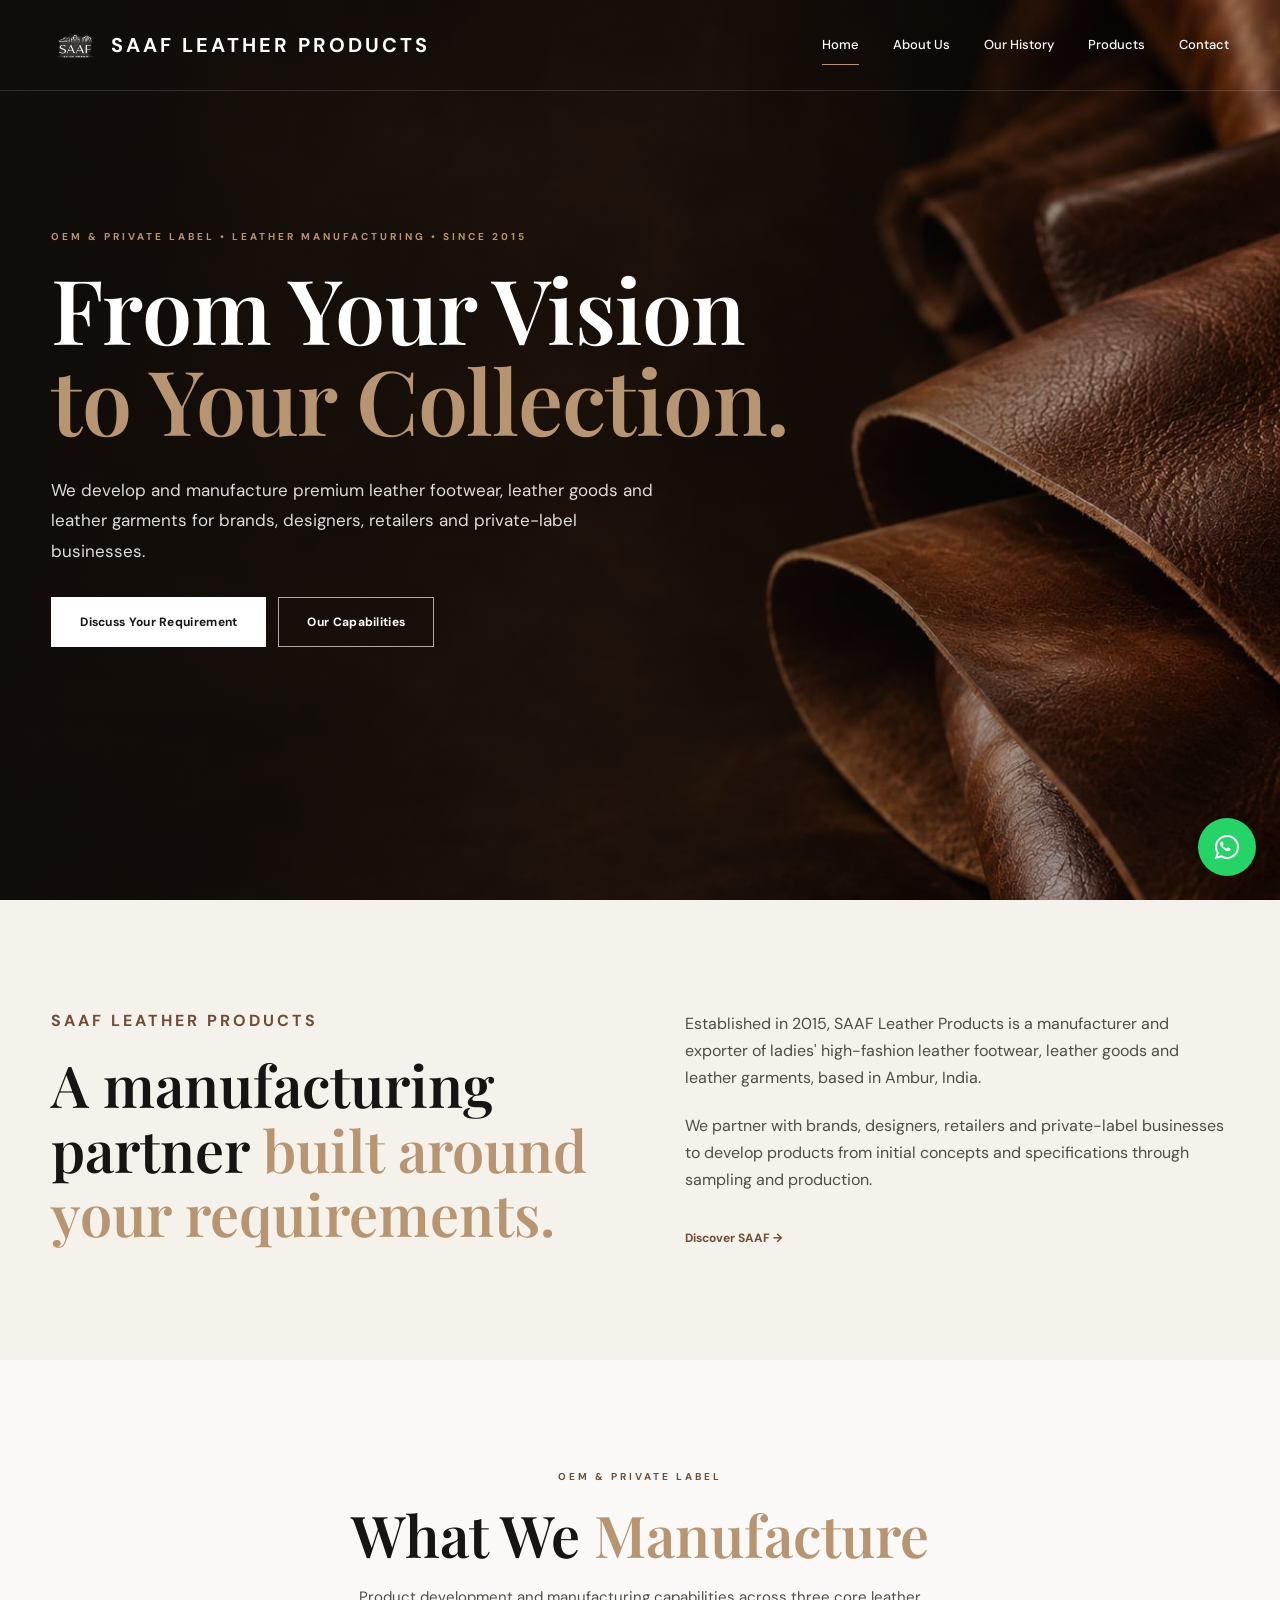
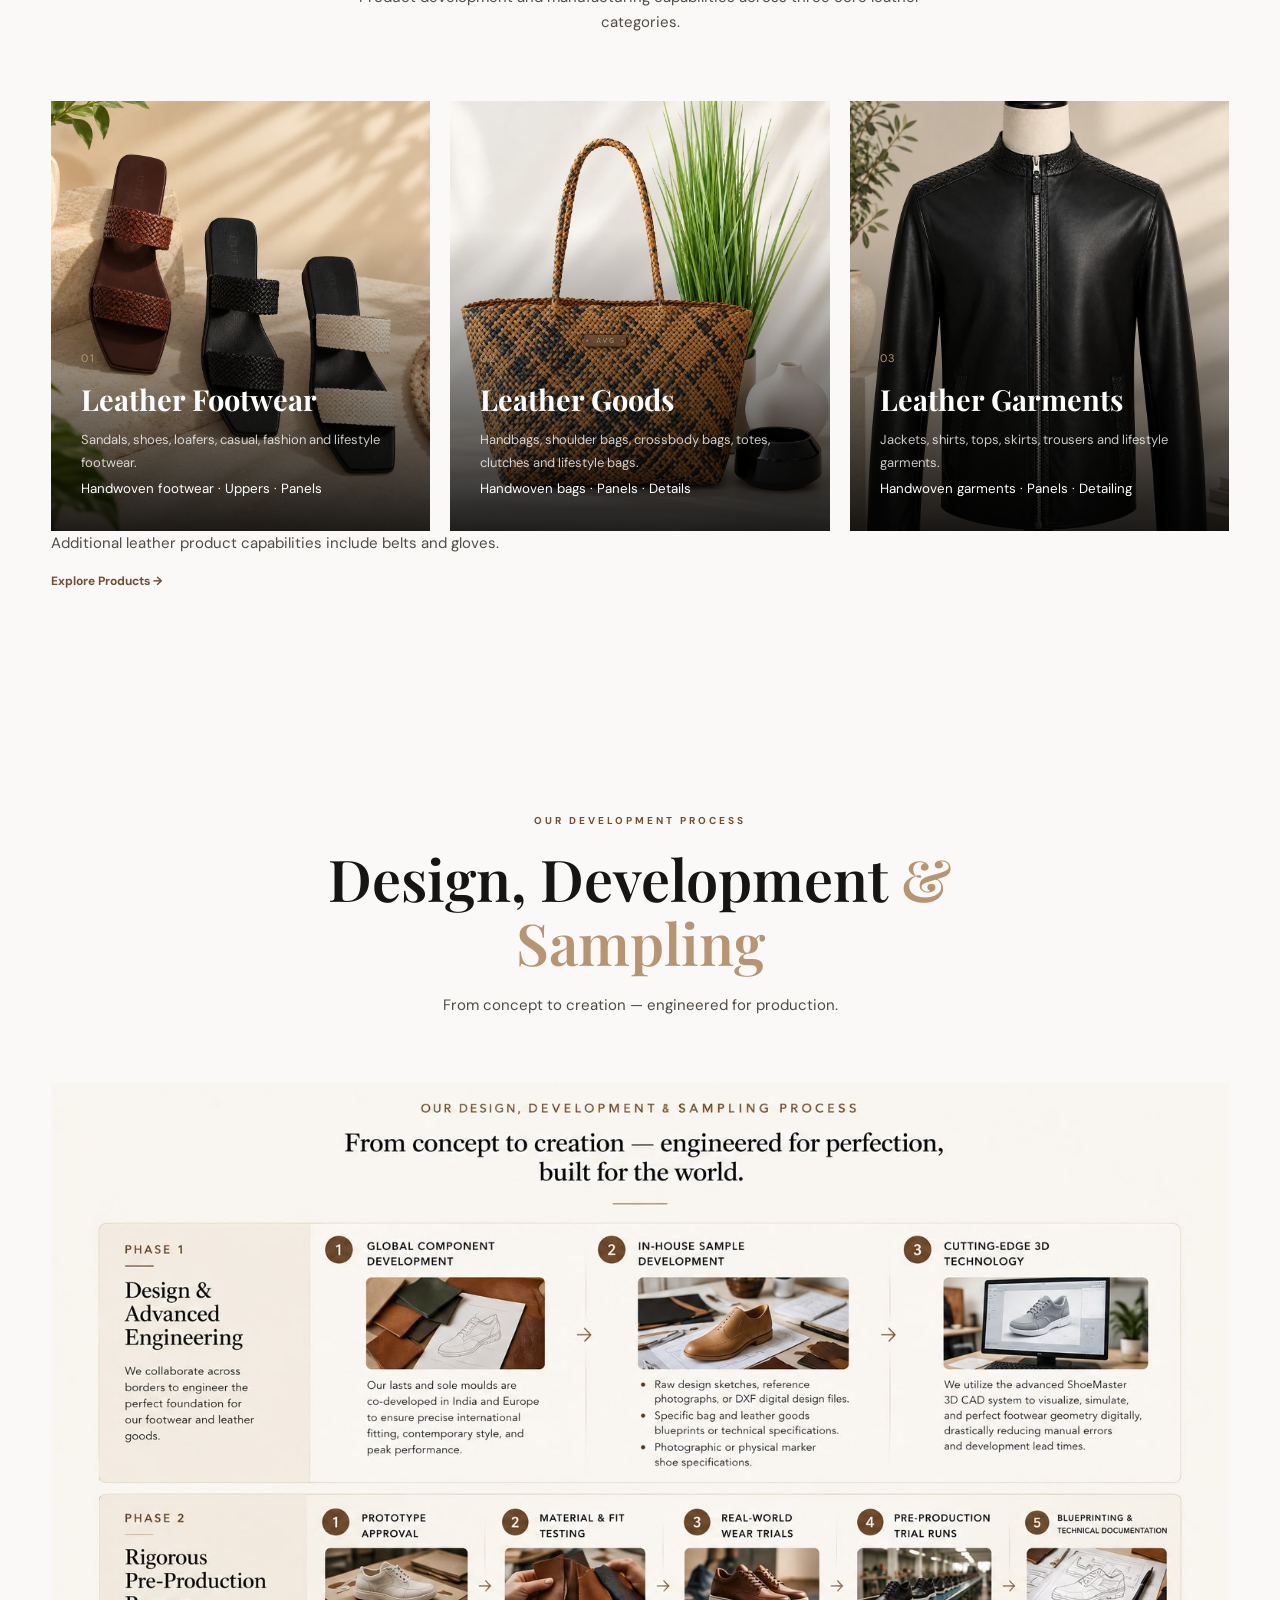
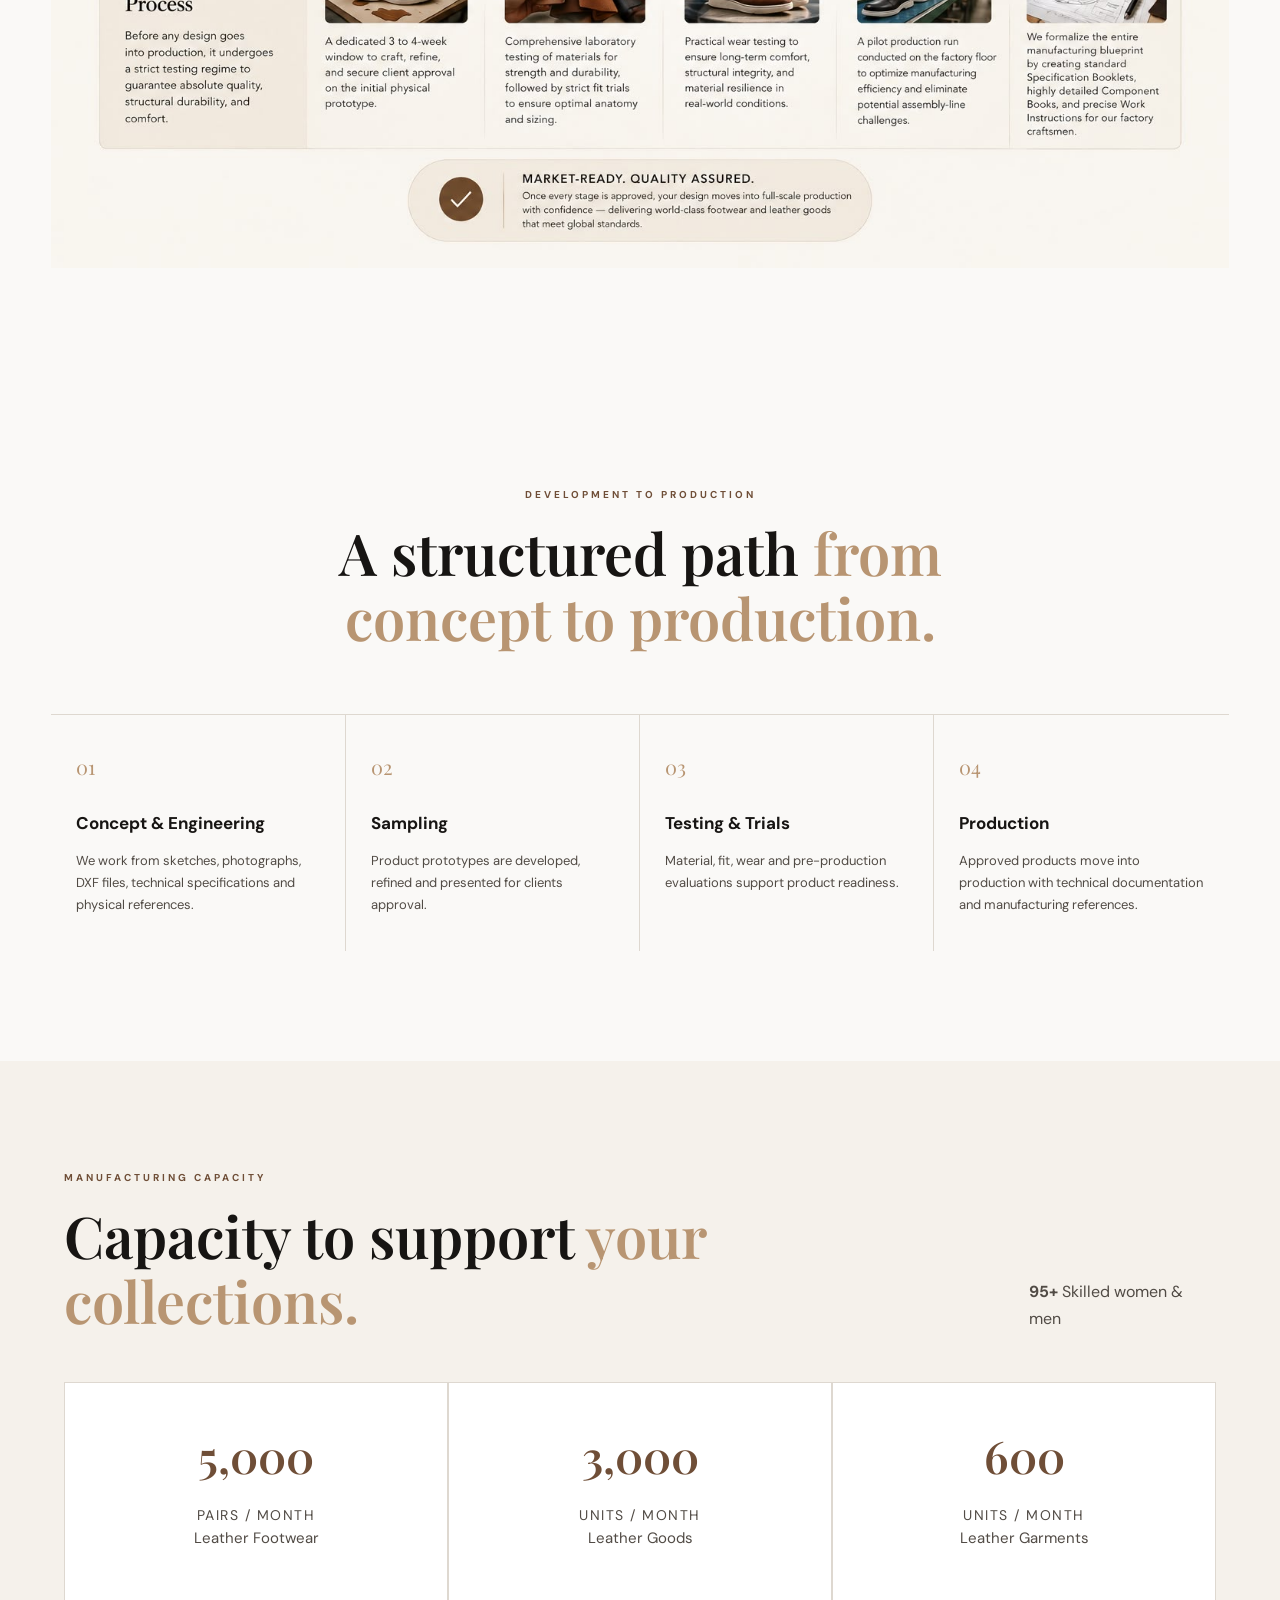
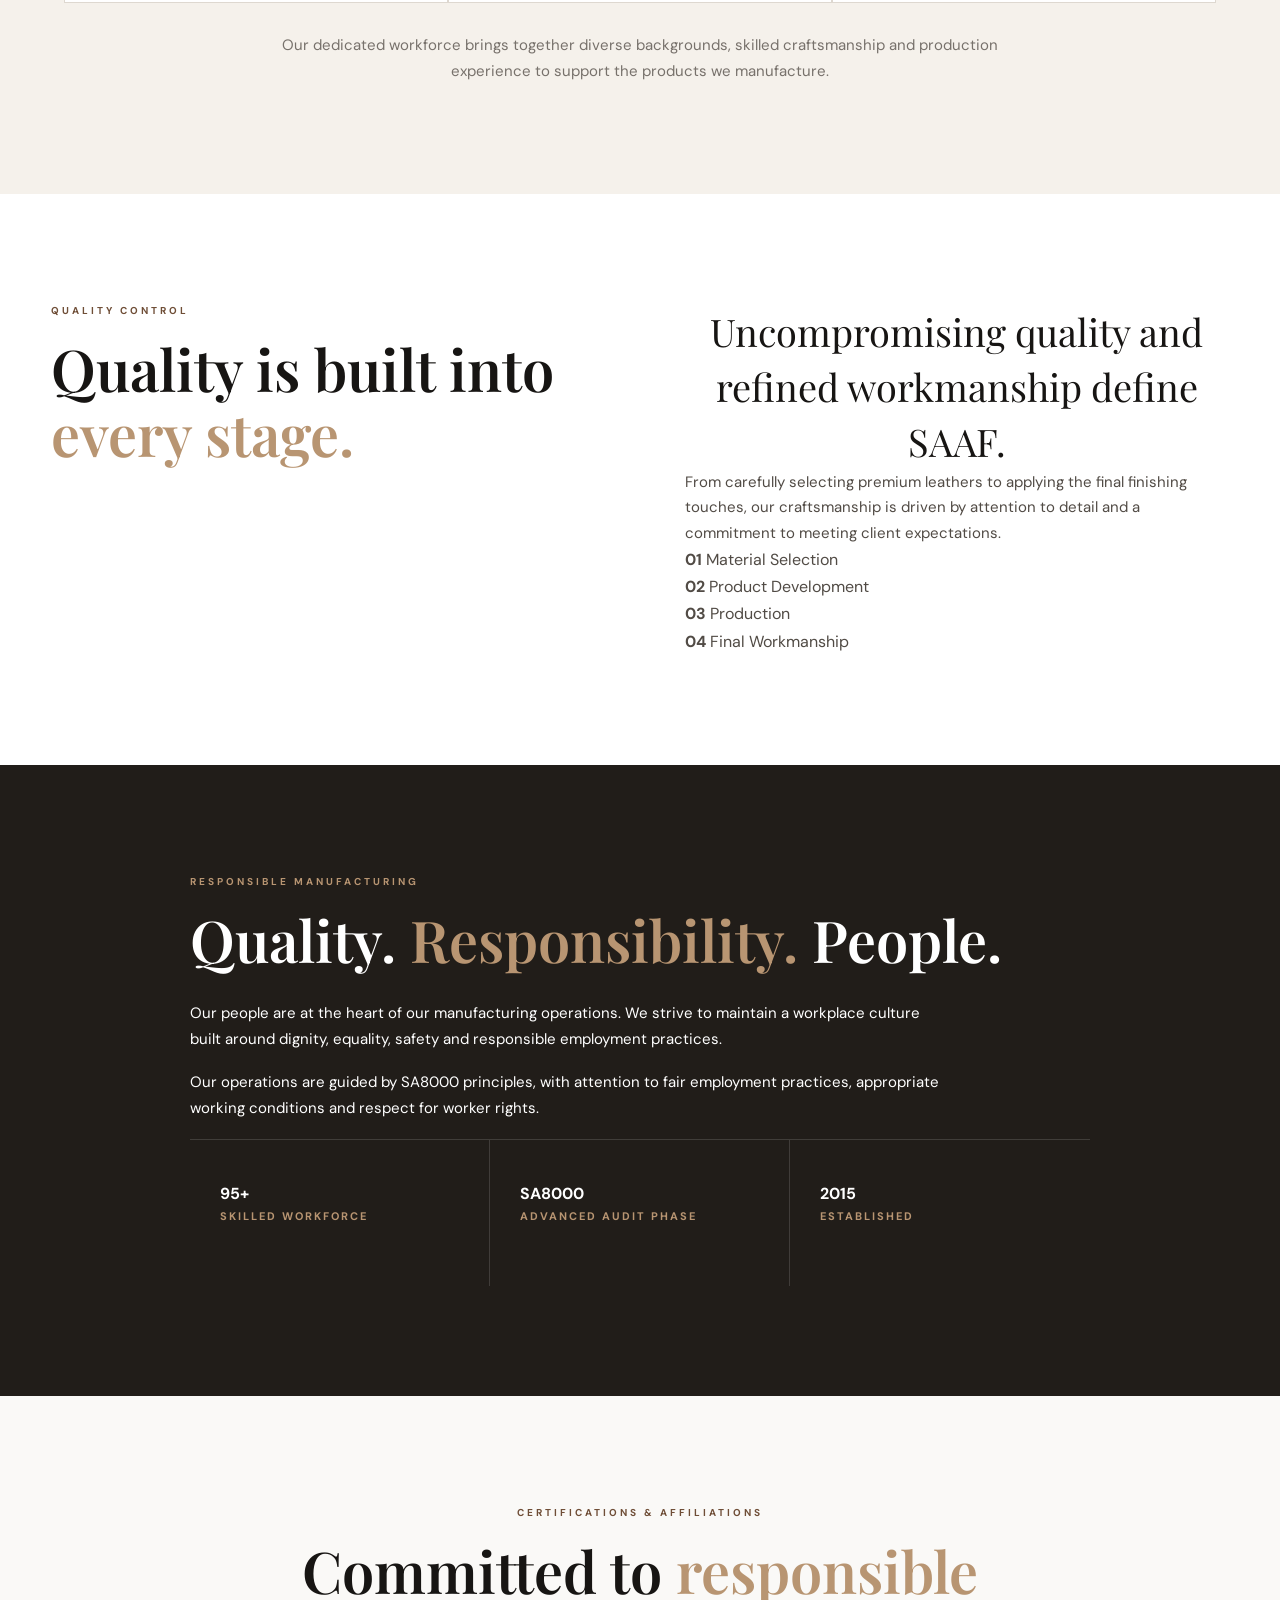
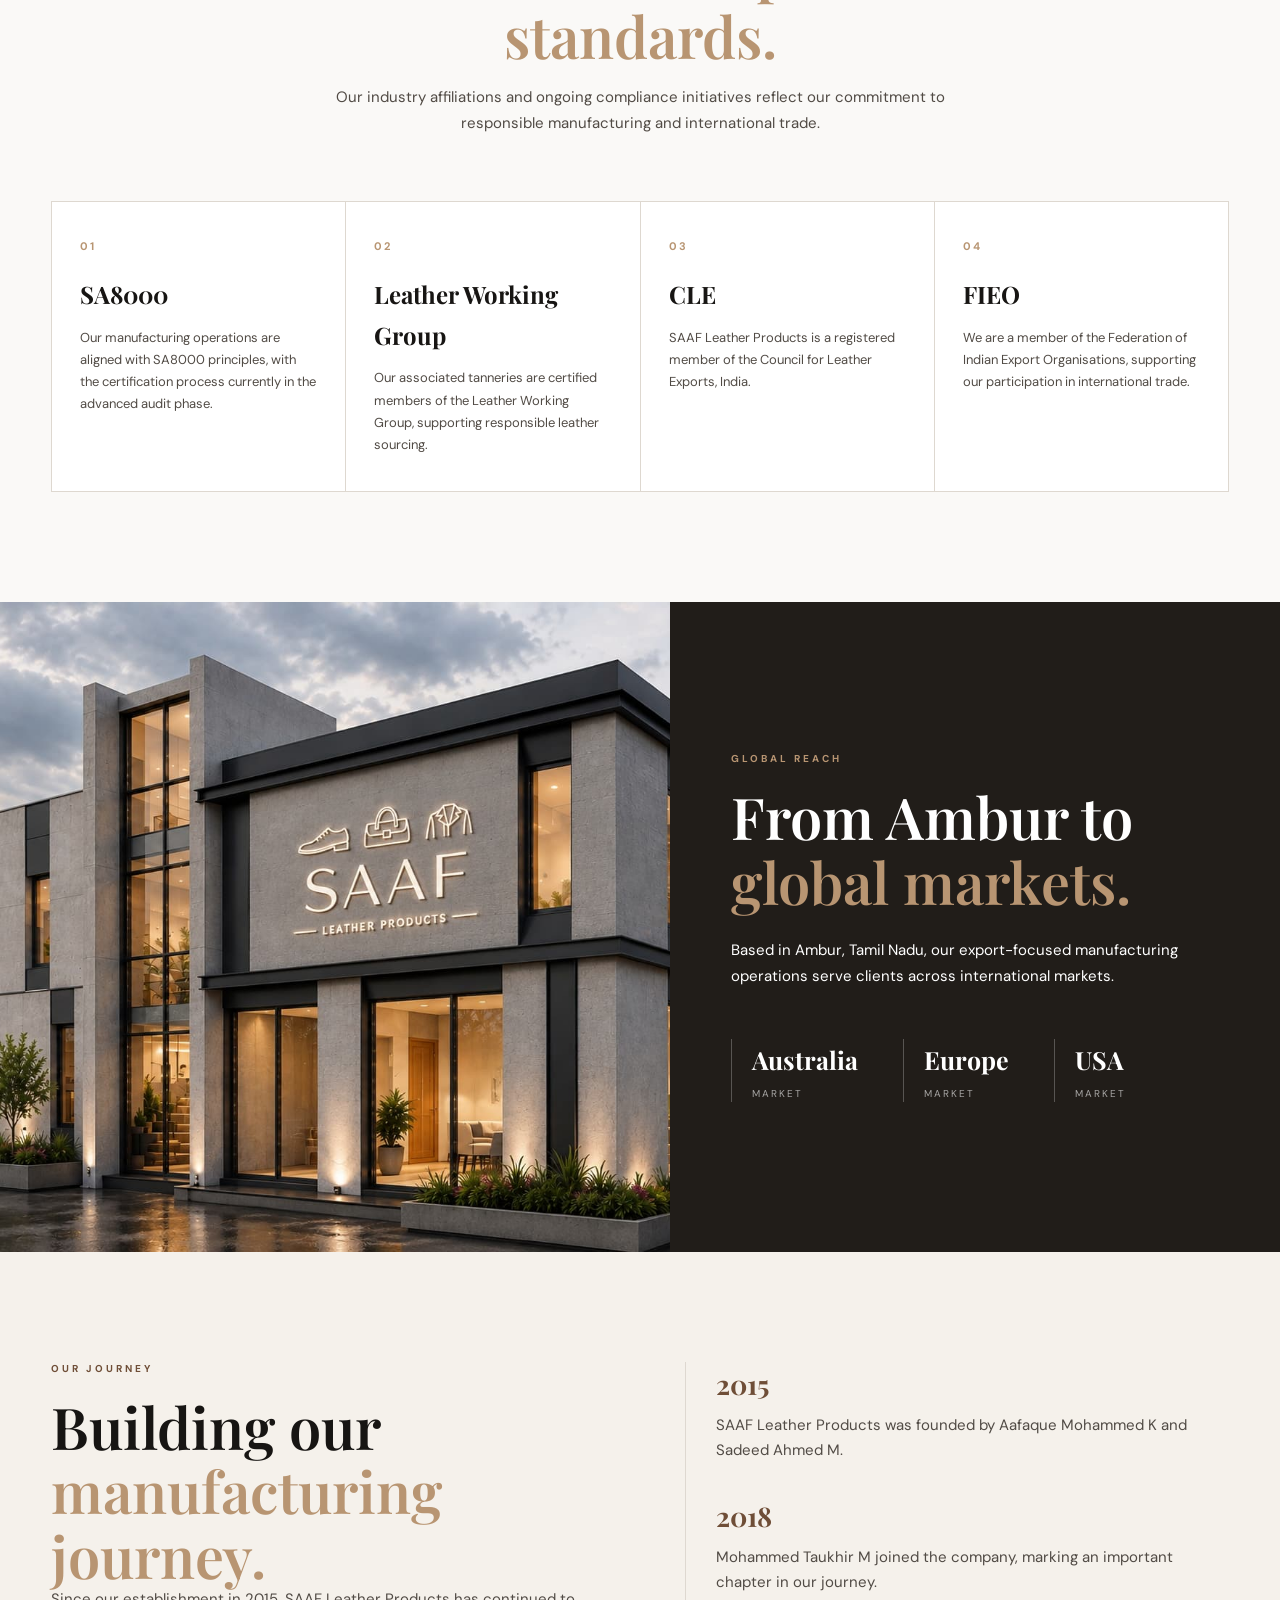
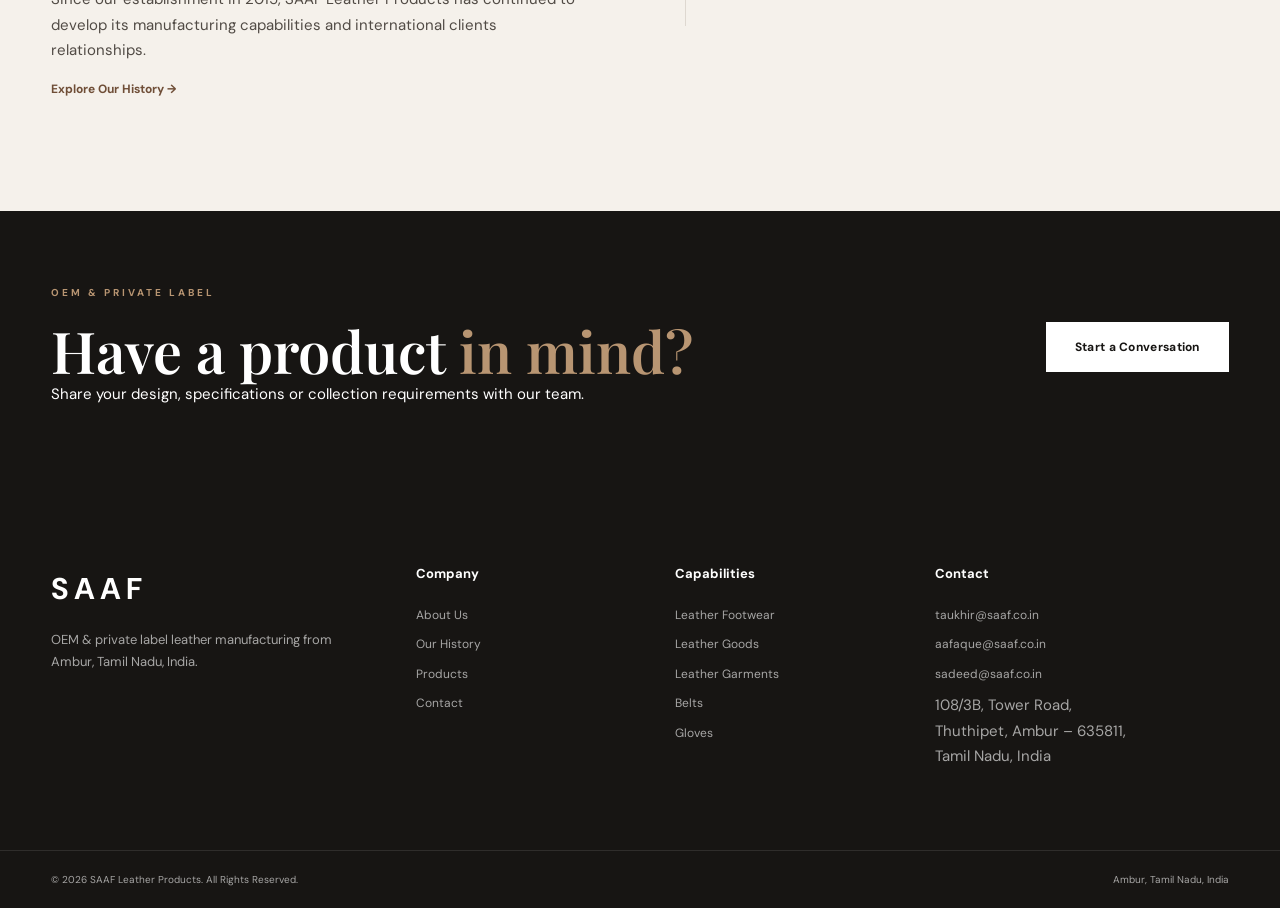
==== commit 7d68faaa: "Update index.html" ====
--- a/index.html
+++ b/index.html
@@ -4,6 +4,7 @@
 <head>
     <meta charset="UTF-8">
     <meta name="viewport" content="width=device-width, initial-scale=1.0">
+    <link rel="icon" type="image/png" href="images/logo.PNG">
 
     <title>SAAF Leather Products | OEM & Private Label Leather Manufacturing</title>
 
@@ -504,7 +505,7 @@
                 <p>
 
                     Product prototypes are developed,
-                    refined and presented for customer
+                    refined and presented for clients
                     approval.
 
                 </p>
@@ -742,7 +743,7 @@
                     From carefully selecting premium leathers to
                     applying the final finishing touches, our
                     craftsmanship is driven by attention to detail
-                    and a commitment to meeting customer expectations.
+                    and a commitment to meeting client expectations.
 
                 </p>
 
@@ -1069,7 +1070,7 @@
         <p>
 
             Based in Ambur, Tamil Nadu, our export-focused
-            manufacturing operations serve customers across
+            manufacturing operations serve clients across
             international markets.
 
         </p>
@@ -1152,7 +1153,7 @@
 
                 Since our establishment in 2015, SAAF Leather Products
                 has continued to develop its manufacturing capabilities
-                and international customer relationships.
+                and international clients relationships.
 
             </p>
 
@@ -1426,4 +1427,4 @@
 
 </body>
 
-</html>+</html>
--- a/css/style.css
+++ b/css/style.css
@@ -4451,4 +4451,142 @@
     .capacity-grid {
         grid-template-columns: 1fr;
     }
-}+}
+
+/* =====================================================
+   FLOATING WHATSAPP BUTTON
+===================================================== */
+
+.floating-whatsapp {
+    position: fixed;
+    right: 24px;
+    bottom: 24px;
+
+    width: 58px;
+    height: 58px;
+
+    display: flex;
+    align-items: center;
+    justify-content: center;
+
+    background: #25D366;
+    color: #ffffff;
+
+    border-radius: 50%;
+
+    text-decoration: none;
+
+    box-shadow: 0 8px 25px rgba(0, 0, 0, 0.18);
+
+    z-index: 9999;
+
+    transition:
+        transform 0.25s ease,
+        box-shadow 0.25s ease;
+}
+
+.floating-whatsapp svg {
+    width: 30px;
+    height: 30px;
+
+    fill: currentColor;
+}
+
+.floating-whatsapp:hover {
+    transform: translateY(-4px);
+
+    box-shadow:
+        0 12px 30px rgba(0, 0, 0, 0.24);
+}
+
+
+/* MOBILE */
+
+@media (max-width: 700px) {
+
+    .floating-whatsapp {
+        right: 16px;
+        bottom: 18px;
+
+        width: 52px;
+        height: 52px;
+    }
+
+    .floating-whatsapp svg {
+        width: 27px;
+        height: 27px;
+    }
+
+}
+
+
+/* =====================================================
+   HANDWOVEN POINTS — DESKTOP + MOBILE
+===================================================== */
+
+.about-handwoven-points {
+    display: grid;
+    grid-template-columns: repeat(3, 1fr);
+    width: 100%;
+    margin-top: 55px;
+}
+
+.about-handwoven-points > div {
+    padding: 0 30px;
+}
+
+.about-handwoven-points > div:first-child {
+    padding-left: 0;
+}
+
+.about-handwoven-points > div:last-child {
+    padding-right: 0;
+}
+
+
+/* MOBILE */
+
+@media (max-width: 700px) {
+
+    .about-handwoven-points {
+        display: grid;
+        grid-template-columns: 1fr;
+        width: 100%;
+        margin-top: 40px;
+        padding: 0;
+    }
+
+    .about-handwoven-points > div {
+        width: 100%;
+        box-sizing: border-box;
+        padding: 18px 0;
+        border-right: 0;
+        border-bottom: 1px solid var(--border-dark);
+    }
+
+    .about-handwoven-points > div:first-child,
+    .about-handwoven-points > div:last-child {
+        padding-left: 0;
+        padding-right: 0;
+    }
+
+    .about-handwoven-points > div:last-child {
+        border-bottom: 0;
+    }
+
+}
+
+
+/* SMALL MOBILE */
+
+@media (max-width: 480px) {
+
+    .about-handwoven-points {
+        margin-top: 35px;
+    }
+
+    .about-handwoven-points > div {
+        padding: 16px 0;
+    }
+
+}
